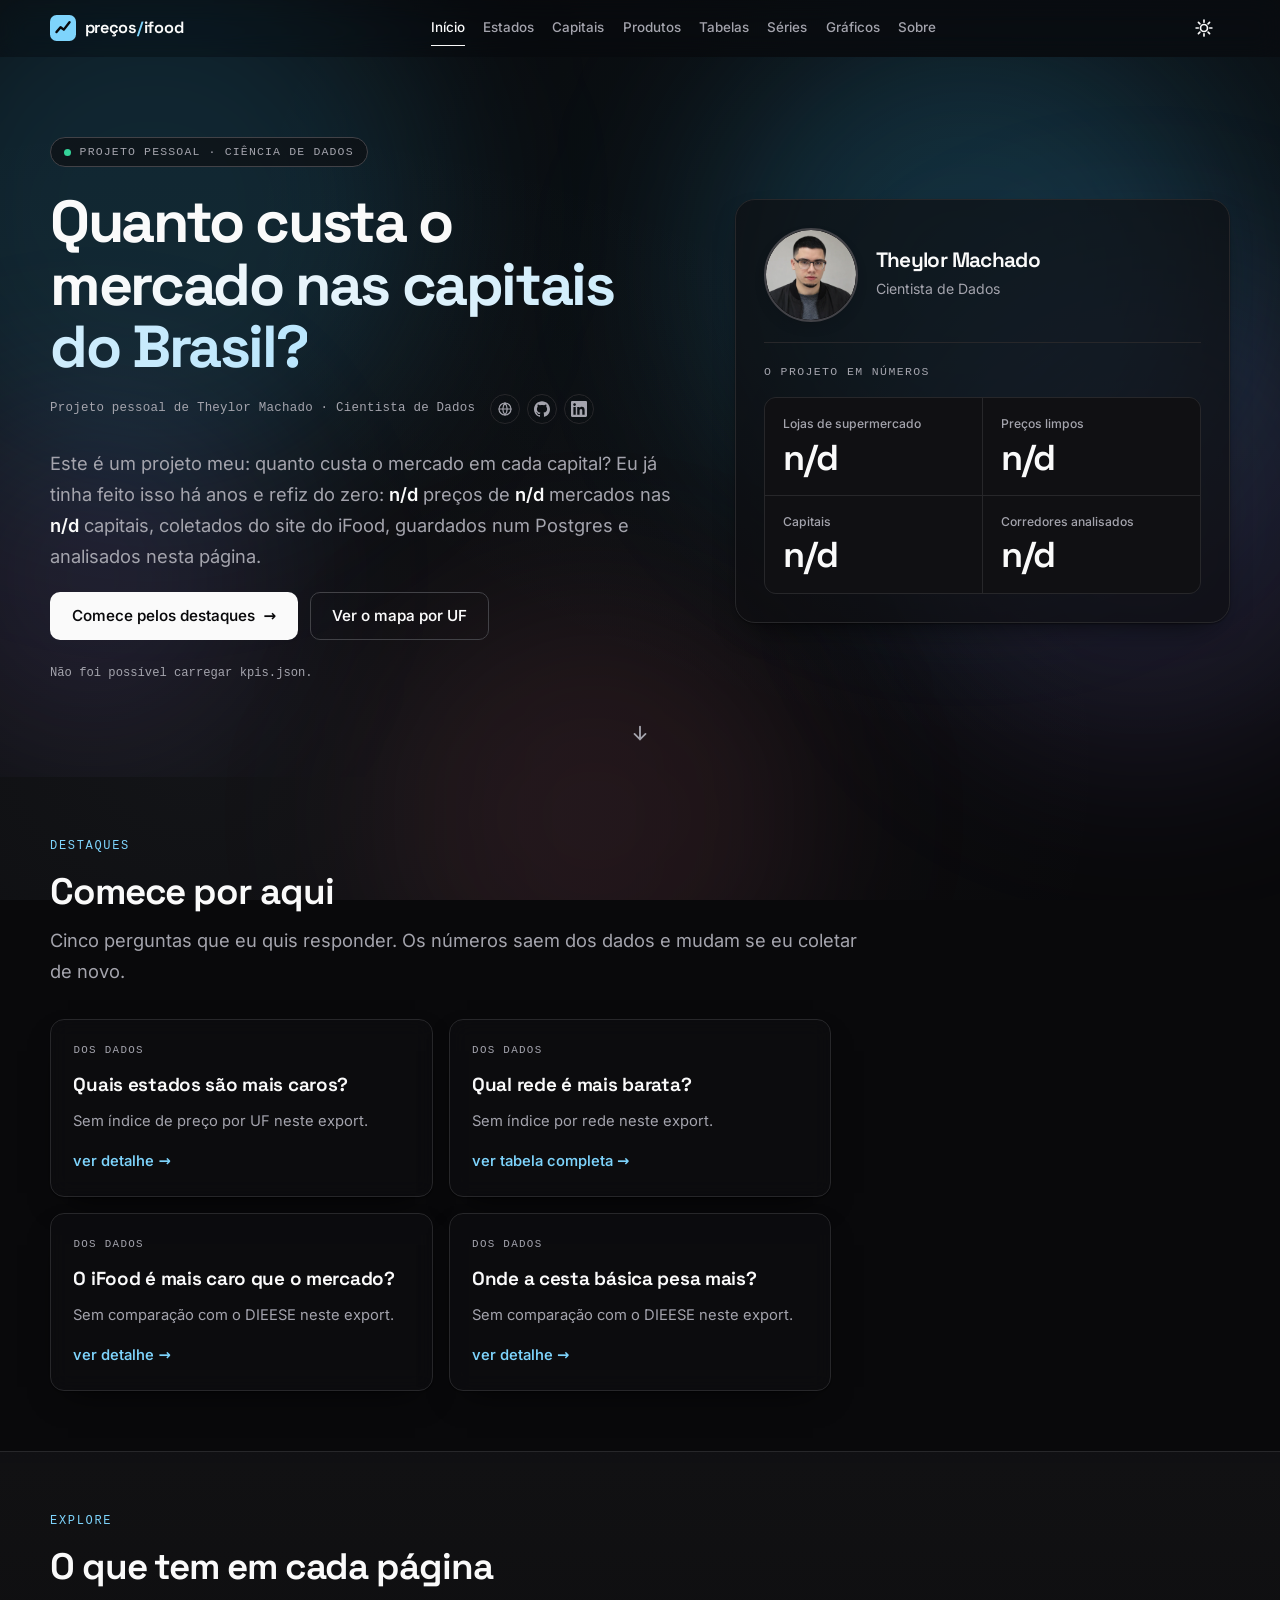
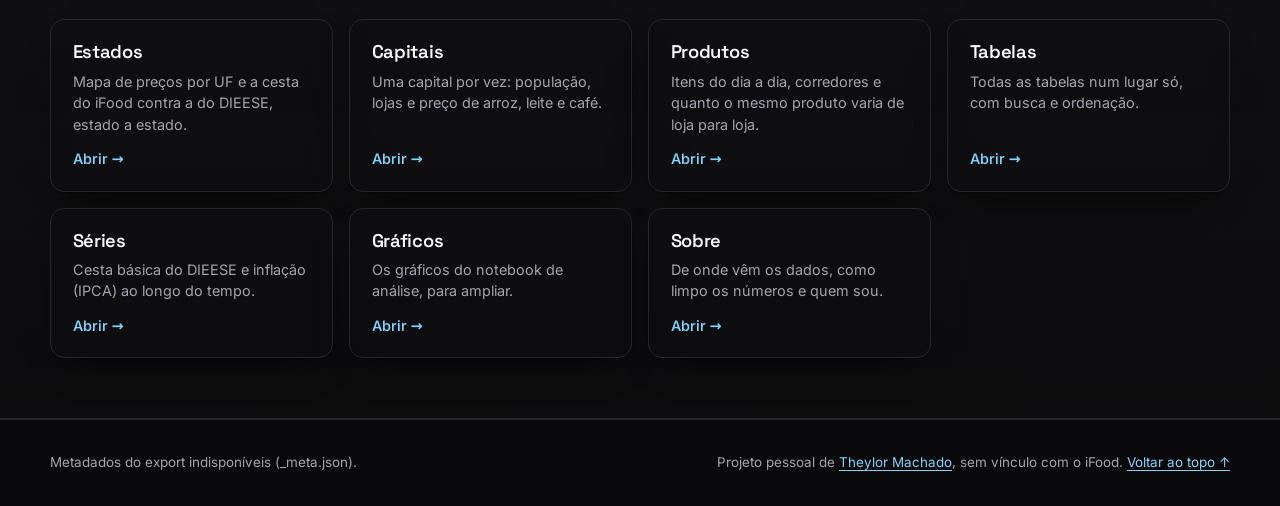
==== index.html @ 7215918d "feat: add static site pages, styles and scripts" ====
<!doctype html>
<html lang="pt-BR" data-theme="dark">
<head>
  <meta charset="utf-8">
  <meta name="viewport" content="width=device-width, initial-scale=1">
  <title>Preços de supermercado no iFood · projeto pessoal de Theylor Machado</title>
  <meta name="description" content="Projeto pessoal de ciência de dados de Theylor Machado: preços de supermercados do iFood coletados nas capitais brasileiras, com mapa por UF, cesta básica, produtos, variação de preço e séries do DIEESE e do IPCA.">
  <meta name="color-scheme" content="dark light">
  <link rel="icon" href="data:image/svg+xml,%3Csvg xmlns='http://www.w3.org/2000/svg' viewBox='0 0 32 32'%3E%3Crect width='32' height='32' rx='8' fill='%23fafafa'/%3E%3Cpath d='M8 21l5-6 4 3 7-9' fill='none' stroke='%230a0a0c' stroke-width='3' stroke-linecap='round' stroke-linejoin='round'/%3E%3C/svg%3E">
  <script>
    /* Tema antes da primeira pintura: escuro por padrão; a escolha salva vence. */
    (function () {
      var t = null;
      try { t = localStorage.getItem('ifood-precos:tema'); } catch (e) {}
      if (t !== 'light' && t !== 'dark') t = 'dark';
      var r = document.documentElement;
      r.setAttribute('data-theme', t);
      r.classList.add('js');
    })();
  </script>
  <link rel="preload" href="fonts/space-grotesk-latin-wght-normal.woff2" as="font" type="font/woff2" crossorigin>
  <link rel="preload" href="fonts/inter-latin-wght-normal.woff2" as="font" type="font/woff2" crossorigin>
  <link rel="stylesheet" href="css/style.css">
</head>
<body data-page="inicio">
  <a class="skip" href="#conteudo">Ir para o conteúdo</a>

  <svg width="0" height="0" style="position:absolute" aria-hidden="true" focusable="false">
    <symbol id="i-globe" viewBox="0 0 24 24"><g fill="none" stroke="currentColor" stroke-width="1.8" stroke-linecap="round" stroke-linejoin="round"><circle cx="12" cy="12" r="9"/><path d="M3 12h18M12 3a14 14 0 0 1 0 18M12 3a14 14 0 0 0 0 18"/></g></symbol>
    <symbol id="i-github" viewBox="0 0 24 24"><path fill="currentColor" d="M12 .297c-6.63 0-12 5.373-12 12 0 5.303 3.438 9.8 8.205 11.385.6.113.82-.258.82-.577 0-.285-.01-1.04-.015-2.04-3.338.724-4.042-1.61-4.042-1.61C4.422 18.07 3.633 17.7 3.633 17.7c-1.087-.744.084-.729.084-.729 1.205.084 1.838 1.236 1.838 1.236 1.07 1.835 2.809 1.305 3.495.998.108-.776.417-1.305.76-1.605-2.665-.3-5.466-1.332-5.466-5.93 0-1.31.465-2.38 1.235-3.22-.135-.303-.54-1.523.105-3.176 0 0 1.005-.322 3.3 1.23.96-.267 1.98-.399 3-.405 1.02.006 2.04.138 3 .405 2.28-1.552 3.285-1.23 3.285-1.23.645 1.653.24 2.873.12 3.176.765.84 1.23 1.91 1.23 3.22 0 4.61-2.805 5.625-5.475 5.92.42.36.81 1.096.81 2.22 0 1.606-.015 2.896-.015 3.286 0 .315.21.69.825.57C20.565 22.092 24 17.592 24 12.297c0-6.627-5.373-12-12-12"/></symbol>
    <symbol id="i-linkedin" viewBox="0 0 24 24"><path fill="currentColor" d="M20.447 20.452h-3.554v-5.569c0-1.328-.027-3.037-1.852-3.037-1.853 0-2.136 1.445-2.136 2.939v5.667H9.351V9h3.414v1.561h.046c.477-.9 1.637-1.85 3.37-1.85 3.601 0 4.267 2.37 4.267 5.455v6.286zM5.337 7.433c-1.144 0-2.063-.926-2.063-2.065 0-1.138.92-2.063 2.063-2.063 1.14 0 2.064.925 2.064 2.063 0 1.139-.925 2.065-2.064 2.065zm1.782 13.019H3.555V9h3.564v11.452zM22.225 0H1.771C.792 0 0 .774 0 1.729v20.542C0 23.227.792 24 1.771 24h20.451C23.2 24 24 23.227 24 22.271V1.729C24 .774 23.2 0 22.222 0h.003z"/></symbol>
  </svg>

  <div class="ambient" aria-hidden="true"><span class="orb o1"></span><span class="orb o2"></span><span class="orb o3"></span></div>

  <header class="topbar" id="topo">
    <div class="topbar-row container">
      <a class="brand" href="index.html" aria-label="Preços no iFood, página inicial">
        <span class="brand-mark" aria-hidden="true">
          <svg viewBox="0 0 32 32" width="26" height="26"><rect width="32" height="32" rx="8" fill="currentColor"/><path d="M8 21l5-6 4 3 7-9" fill="none" stroke="hsl(var(--background))" stroke-width="3" stroke-linecap="round" stroke-linejoin="round"/></svg>
        </span>
        <span class="brand-text" aria-hidden="true">preços<span class="brand-dot">/</span>ifood</span>
      </a>
      <nav class="nav" id="nav" aria-label="Páginas do site">
        <ul>
          <li><a class="nav-link" href="index.html" aria-current="page">Início</a></li>
          <li><a class="nav-link" href="estados.html">Estados</a></li>
          <li><a class="nav-link" href="capitais.html">Capitais</a></li>
          <li><a class="nav-link" href="produtos.html">Produtos</a></li>
          <li><a class="nav-link" href="tabelas.html">Tabelas</a></li>
          <li><a class="nav-link" href="series.html">Séries</a></li>
          <li><a class="nav-link" href="graficos.html">Gráficos</a></li>
          <li><a class="nav-link" href="sobre.html">Sobre</a></li>
        </ul>
      </nav>
      <div class="bar-actions">
        <button class="icon-btn" id="theme-toggle" type="button" aria-label="Alternar tema claro e escuro" aria-pressed="true" title="Alternar tema">
          <svg class="icon-sun" viewBox="0 0 24 24" width="20" height="20" aria-hidden="true"><circle cx="12" cy="12" r="4.2" fill="none" stroke="currentColor" stroke-width="2"/><path d="M12 2.5v2.6M12 18.9v2.6M2.5 12h2.6M18.9 12h2.6M5.3 5.3l1.8 1.8M16.9 16.9l1.8 1.8M5.3 18.7l1.8-1.8M16.9 7.1l1.8-1.8" stroke="currentColor" stroke-width="2" stroke-linecap="round"/></svg>
          <svg class="icon-moon" viewBox="0 0 24 24" width="20" height="20" aria-hidden="true"><path d="M20.5 14.2A8.5 8.5 0 0 1 9.8 3.5a8.5 8.5 0 1 0 10.7 10.7z" fill="none" stroke="currentColor" stroke-width="2" stroke-linejoin="round"/></svg>
        </button>
        <div class="menu-root" id="menu-root">
          <button class="icon-btn menu-btn" id="menu-btn" type="button" aria-label="Abrir menu de páginas" aria-expanded="false" aria-controls="menu-panel">
            <svg class="icon-open" viewBox="0 0 24 24" width="20" height="20" aria-hidden="true"><path d="M4 7h16M4 12h16M4 17h16" stroke="currentColor" stroke-width="2" stroke-linecap="round"/></svg>
            <svg class="icon-close" viewBox="0 0 24 24" width="20" height="20" aria-hidden="true"><path d="M6 6l12 12M18 6L6 18" stroke="currentColor" stroke-width="2" stroke-linecap="round"/></svg>
          </button>
          <nav class="menu-panel" id="menu-panel" aria-label="Páginas do site (menu)" hidden></nav>
        </div>
      </div>
    </div>
    <div class="scroll-progress" aria-hidden="true"></div>
  </header>

  <main id="conteudo">
    <section class="hero" id="inicio" aria-labelledby="hero-titulo">
      <div class="hero-bg" aria-hidden="true"><span class="hero-orb a"></span><span class="hero-orb b"></span></div>
      <div class="container hero-grid">
        <div class="hero-copy">
          <p class="pill enter" style="--enter-delay:0ms"><i aria-hidden="true"></i> Projeto pessoal · ciência de dados</p>
          <h1 id="hero-titulo" class="enter" style="--enter-delay:80ms"><em class="hero-name">Quanto custa o mercado nas capitais do Brasil?</em></h1>
          <div class="hero-byline enter" style="--enter-delay:120ms">
            <p>Projeto pessoal de Theylor Machado · Cientista de Dados</p>
            <ul class="social" aria-label="Links de Theylor Machado">
              <li><a href="https://theylor.vercel.app" target="_blank" rel="noopener" aria-label="Portfólio de Theylor Machado" title="Portfólio"><svg viewBox="0 0 24 24" width="16" height="16" aria-hidden="true"><use href="#i-globe"/></svg></a></li>
              <li><a href="https://github.com/theylor999" target="_blank" rel="noopener" aria-label="GitHub de Theylor Machado" title="GitHub"><svg viewBox="0 0 24 24" width="16" height="16" aria-hidden="true"><use href="#i-github"/></svg></a></li>
              <li><a href="https://www.linkedin.com/in/theylor921" target="_blank" rel="noopener" aria-label="LinkedIn de Theylor Machado" title="LinkedIn"><svg viewBox="0 0 24 24" width="16" height="16" aria-hidden="true"><use href="#i-linkedin"/></svg></a></li>
            </ul>
          </div>
          <p class="lede enter" style="--enter-delay:160ms" id="hero-pitch">
            Este é um projeto meu: quanto custa o mercado em cada capital? Eu já tinha feito isso há anos e refiz do zero:
            <strong data-kpi-text="total_produtos">…</strong> preços de <strong data-kpi-text="total_lojas">…</strong> mercados
            nas <strong data-kpi-text="capitais">…</strong> capitais, coletados do site do iFood, guardados num Postgres e analisados nesta página.
          </p>
          <div class="hero-cta enter" style="--enter-delay:260ms">
            <a class="btn btn-primary" href="#destaques">Comece pelos destaques <span aria-hidden="true">→</span></a>
            <a class="btn btn-ghost" href="estados.html">Ver o mapa por UF</a>
          </div>
          <p class="hero-meta enter" style="--enter-delay:320ms" id="hero-meta" aria-live="polite"></p>
        </div>
        <div class="tilt-wrap enter-zoom">
          <div class="tilt-card" id="tilt-card">
            <span class="glow" aria-hidden="true"></span>
            <div class="profile">
              <span class="photo-ring"><img src="img/theylor.webp" width="88" height="88" alt="Foto de Theylor Machado" decoding="async"></span>
              <div class="profile-txt">
                <p class="profile-name">Theylor Machado</p>
                <p class="profile-role">Cientista de Dados</p>
              </div>
            </div>
            <p class="tilt-title"><span>O projeto em números</span></p>
            <dl class="kpis" id="kpis" aria-label="Números do projeto">
              <div class="kpi"><dt>Lojas de supermercado</dt><dd><span class="num" data-kpi="total_lojas" data-fmt="int">–</span></dd></div>
              <div class="kpi"><dt>Preços limpos</dt><dd><span class="num" data-kpi="total_produtos" data-fmt="int">–</span></dd></div>
              <div class="kpi"><dt>Capitais</dt><dd><span class="num" data-kpi="capitais" data-fmt="int">–</span></dd></div>
              <div class="kpi"><dt>Corredores analisados</dt><dd><span class="num" data-kpi="corredores" data-fmt="int">–</span></dd></div>
            </dl>
          </div>
        </div>
      </div>
      <a class="scroll-cue-link" href="#destaques" aria-label="Rolar para os destaques">
        <svg class="scroll-cue" viewBox="0 0 24 24" width="22" height="22" aria-hidden="true"><path d="M12 5v14M6 13l6 6 6-6" fill="none" stroke="currentColor" stroke-width="2" stroke-linecap="round" stroke-linejoin="round"/></svg>
      </a>
    </section>

    <section class="section" id="destaques" aria-labelledby="destaques-titulo">
      <div class="container">
        <header class="section-head reveal">
          <p class="eyebrow">Destaques</p>
          <h2 id="destaques-titulo">Comece por aqui</h2>
          <p class="lede">Cinco perguntas que eu quis responder. Os números saem dos dados e mudam se eu coletar de novo.</p>
        </header>
        <div class="hl-grid" id="hl-grid"></div>
      </div>
    </section>

    <section class="section alt" id="explorar" aria-labelledby="explorar-titulo">
      <div class="container">
        <header class="section-head reveal">
          <p class="eyebrow">Explore</p>
          <h2 id="explorar-titulo">O que tem em cada página</h2>
        </header>
        <ul class="explore">
          <li><a class="card explore-card spotlight reveal" href="estados.html"><h3>Estados</h3><p>Mapa de preços por UF e a cesta do iFood contra a do DIEESE, estado a estado.</p><span class="go">Abrir <span aria-hidden="true">→</span></span></a></li>
          <li><a class="card explore-card spotlight reveal" href="capitais.html"><h3>Capitais</h3><p>Uma capital por vez: população, lojas e preço de arroz, leite e café.</p><span class="go">Abrir <span aria-hidden="true">→</span></span></a></li>
          <li><a class="card explore-card spotlight reveal" href="produtos.html"><h3>Produtos</h3><p>Itens do dia a dia, corredores e quanto o mesmo produto varia de loja para loja.</p><span class="go">Abrir <span aria-hidden="true">→</span></span></a></li>
          <li><a class="card explore-card spotlight reveal" href="tabelas.html"><h3>Tabelas</h3><p>Todas as tabelas num lugar só, com busca e ordenação.</p><span class="go">Abrir <span aria-hidden="true">→</span></span></a></li>
          <li><a class="card explore-card spotlight reveal" href="series.html"><h3>Séries</h3><p>Cesta básica do DIEESE e inflação (IPCA) ao longo do tempo.</p><span class="go">Abrir <span aria-hidden="true">→</span></span></a></li>
          <li><a class="card explore-card spotlight reveal" href="graficos.html"><h3>Gráficos</h3><p>Os gráficos do notebook de análise, para ampliar.</p><span class="go">Abrir <span aria-hidden="true">→</span></span></a></li>
          <li><a class="card explore-card spotlight reveal" href="sobre.html"><h3>Sobre</h3><p>De onde vêm os dados, como limpo os números e quem sou.</p><span class="go">Abrir <span aria-hidden="true">→</span></span></a></li>
        </ul>
      </div>
    </section>
  </main>

  <footer class="footer">
    <div class="container footer-row">
      <p id="foot-meta" class="muted">Carregando metadados…</p>
      <p class="muted">Projeto pessoal de <a href="https://theylor.vercel.app" target="_blank" rel="noopener">Theylor Machado</a>, sem vínculo com o iFood. <a href="#topo">Voltar ao topo ↑</a></p>
    </div>
  </footer>

  <a class="to-top" id="to-top" href="#topo" aria-label="Voltar ao topo">
    <svg viewBox="0 0 24 24" width="20" height="20" aria-hidden="true"><path d="M12 19V5M6 11l6-6 6 6" fill="none" stroke="currentColor" stroke-width="2" stroke-linecap="round" stroke-linejoin="round"/></svg>
  </a>

  <div class="tip" id="tip" role="tooltip" hidden></div>

  <script src="js/util.js"></script>
  <script src="js/ui.js"></script>
  <script src="js/sec-hero.js"></script>
  <script src="js/sec-destaques.js"></script>
  <script src="js/main.js"></script>
</body>
</html>
---- css/style.css ----
/* Preços no iFood: visual alinhado ao portfólio (escuro primeiro, tokens HSL no estilo shadcn,
   fundo ambiente, cartões com spotlight, revelação ao rolar). Os gráficos mantêm cores próprias. */
/* ───────── Fontes (self-hosted, OFL) ───────── */
@font-face {
  font-family: "Space Grotesk";
  src: url("../fonts/space-grotesk-latin-wght-normal.woff2") format("woff2-variations");
  font-weight: 300 700;
  font-style: normal;
  font-display: swap;
}
@font-face {
  font-family: "Inter";
  src: url("../fonts/inter-latin-wght-normal.woff2") format("woff2-variations");
  font-weight: 100 900;
  font-style: normal;
  font-display: swap;
}

/* ───────── Tokens ─────────
   Canais HSL no padrão do portfólio (--background, --foreground, --border…).
   Tema escuro é o padrão; [data-theme="light"] sobrescreve. */
:root {
  --font-display: "Space Grotesk", "Inter", system-ui, sans-serif;
  --font-body: "Inter", system-ui, -apple-system, "Segoe UI", sans-serif;
  --font-mono: ui-monospace, "Cascadia Code", "SF Mono", Menlo, Consolas, monospace;
  --radius: 14px;
  --radius-s: 8px;
  --ease: cubic-bezier(.2, .8, .2, 1);
  --header-h: 56px;
  --maxw: 1180px;
}
:root,
:root[data-theme="dark"] {
  color-scheme: dark;
  --background: 240 10% 3.9%;
  --foreground: 0 0% 98%;
  --card: 240 10% 6.2%;
  --popover: 240 10% 5.4%;
  --secondary: 240 3.7% 11%;
  --muted-foreground: 240 5% 66%;
  --border: 240 3.7% 15.9%;
  --border-strong: 240 3.7% 27%;
  --sky: 199 95% 74%;
  --on-sky: 240 10% 5%;
  --focus: 199 95% 74%;

  --c-dieese: #38bdf8;
  --c-ifood: #fb7185;
  --c-good: #34d399;
  --c-warn: #fbbf24;
  --map-base: #23232b;
  --map-stroke: #0b0b0e;
  --shadow: 0 1px 2px rgb(0 0 0 / .45), 0 14px 34px -18px rgb(0 0 0 / .9);
  --spot-ring: rgb(255 255 255 / .42);
  --spot-fill: rgb(255 255 255 / .05);
  --orb-1: rgb(56 189 248 / .16);
  --orb-2: rgb(167 139 250 / .12);
  --orb-3: rgb(251 113 133 / .09);
  --amb-1: rgb(56 189 248 / .07);
  --amb-2: rgb(148 163 184 / .07);
  --shimmer-a: #fafafa;
  --shimmer-b: #bae6fd;
  --progress-a: rgb(125 211 252 / .95);
  --progress-b: #fafafa;
  --selection: rgb(125 211 252 / .3);
  /* Chart.js lê estes valores como hex/rgba */
  --chart-text: #a1a1aa;
  --chart-grid: rgba(255, 255, 255, .07);
  --chart-tip-bg: #131316;
  --chart-tip-fg: #fafafa;
}
:root[data-theme="light"] {
  color-scheme: light;
  --background: 0 0% 100%;
  --foreground: 240 10% 3.9%;
  --card: 0 0% 100%;
  --popover: 0 0% 100%;
  --secondary: 240 4.8% 95.9%;
  --muted-foreground: 240 3.8% 40%;
  --border: 240 5.9% 90%;
  --border-strong: 240 5.9% 78%;
  --sky: 201 96% 32%;
  --on-sky: 0 0% 100%;
  --focus: 201 96% 32%;

  --c-dieese: #0284c7;
  --c-ifood: #e11d48;
  --c-good: #047857;
  --c-warn: #b45309;
  --map-base: #e3e3ea;
  --map-stroke: #ffffff;
  --shadow: 0 1px 2px rgb(15 15 25 / .05), 0 14px 32px -18px rgb(15 15 25 / .22);
  --spot-ring: rgb(3 105 161 / .55);
  --spot-fill: rgb(3 105 161 / .05);
  --orb-1: rgb(56 189 248 / .22);
  --orb-2: rgb(167 139 250 / .16);
  --orb-3: rgb(251 113 133 / .12);
  --amb-1: rgb(56 189 248 / .1);
  --amb-2: rgb(148 163 184 / .12);
  --shimmer-a: #18181b;
  --shimmer-b: #0284c7;
  --progress-a: rgb(2 132 199 / .95);
  --progress-b: #18181b;
  --selection: rgb(56 189 248 / .3);
  --chart-text: #52525b;
  --chart-grid: rgba(24, 24, 27, .08);
  --chart-tip-bg: #ffffff;
  --chart-tip-fg: #18181b;
}
:root {
  /* aliases em cor pronta */
  --bg: hsl(var(--background));
  --ink: hsl(var(--foreground));
  --ink-2: hsl(var(--foreground) / .82);
  --muted: hsl(var(--muted-foreground));
  --line: hsl(var(--border));
  --line-strong: hsl(var(--border-strong));
  --surface: hsl(var(--card) / .66);
  --surface-solid: hsl(var(--card));
  --surface-2: hsl(var(--secondary));
  --pop: hsl(var(--popover));
  --accent: hsl(var(--sky));
  --accent-ink: hsl(var(--on-sky));
  --accent-soft: hsl(var(--sky) / .11);
  --accent-line: hsl(var(--sky) / .4);
  --ring: hsl(var(--focus));
}

/* ───────── Base ───────── */
*, *::before, *::after { box-sizing: border-box; }
html { scroll-behavior: smooth; scroll-padding-top: calc(var(--header-h) + 24px); -webkit-text-size-adjust: 100%; }
body {
  margin: 0;
  background: var(--bg);
  color: var(--ink);
  font-family: var(--font-body);
  font-size: 1rem;
  line-height: 1.6;
  font-feature-settings: "cv11", "ss03";
  -webkit-font-smoothing: antialiased;
  overflow-x: hidden;
}
::selection { background: var(--selection); color: var(--ink); }
img, svg, canvas { max-width: 100%; }
a { color: var(--accent); text-underline-offset: .2em; text-decoration-thickness: 1px; }
a:hover { text-decoration-thickness: 2px; }
code { font-family: var(--font-mono); font-size: .86em; background: var(--surface-2); border: 1px solid var(--line); padding: .08em .38em; border-radius: 5px; }
h1, h2, h3 { font-family: var(--font-display); line-height: 1.1; letter-spacing: -.02em; margin: 0; font-weight: 650; }
p { margin: 0 0 1em; }
.sr-only { position: absolute; width: 1px; height: 1px; margin: -1px; padding: 0; overflow: hidden; clip: rect(0 0 0 0); white-space: nowrap; border: 0; }
.muted { color: var(--muted); }
.num, .data td, .kpi dd, .count { font-variant-numeric: tabular-nums; }
:focus-visible { outline: 2px solid var(--ring); outline-offset: 3px; border-radius: 4px; }
.container { width: min(100% - 2.5rem, var(--maxw)); margin-inline: auto; }
.skip { position: absolute; left: 1rem; top: -100px; background: var(--ink); color: var(--bg); padding: .6rem 1rem; border-radius: var(--radius-s); z-index: 100; transition: top .2s; font-weight: 600; }
.skip:focus { top: 1rem; }

/* Fundo ambiente (gradientes + orbes borrados que derivam devagar) */
.ambient {
  position: fixed; inset: 0; z-index: -1; pointer-events: none; overflow: hidden;
  background:
    radial-gradient(ellipse at 85% 25%, var(--amb-1), transparent 55%),
    radial-gradient(ellipse at 15% 85%, var(--amb-2), transparent 60%),
    var(--bg);
}
.orb { position: absolute; border-radius: 9999px; filter: blur(90px); will-change: transform; animation: orb-drift 22s ease-in-out infinite alternate; }
.orb.o1 { width: min(46vw, 560px); aspect-ratio: 1; left: -10%; top: -8%; background: var(--orb-1); }
.orb.o2 { width: min(40vw, 480px); aspect-ratio: 1; right: -8%; top: 30%; background: var(--orb-2); animation-duration: 28s; animation-direction: alternate-reverse; }
.orb.o3 { width: min(34vw, 420px); aspect-ratio: 1; left: 30%; bottom: -14%; background: var(--orb-3); animation-duration: 32s; }
@keyframes orb-drift { to { transform: translate3d(8%, -10%, 0) scale(1.2); } }

/* Transição suave de tema (classe efêmera, ver ui.js) */
.theme-anim, .theme-anim *, .theme-anim *::before, .theme-anim *::after {
  transition: background-color .35s var(--ease), color .35s var(--ease), border-color .35s var(--ease), fill .35s var(--ease), stroke .35s var(--ease), box-shadow .35s var(--ease) !important;
}

/* ───────── Cabeçalho ───────── */
.topbar {
  position: sticky; top: 0; z-index: 50;
  background: hsl(var(--background) / .4);
  backdrop-filter: blur(12px) saturate(1.3);
  -webkit-backdrop-filter: blur(12px) saturate(1.3);
  border-bottom: 1px solid transparent;
  transition: background-color .3s, border-color .3s, box-shadow .3s;
}
.topbar.is-scrolled { background: hsl(var(--background) / .86); border-bottom-color: var(--line); box-shadow: 0 8px 30px -14px rgb(0 0 0 / .55); }
.topbar-row { display: flex; align-items: center; gap: 1rem; height: var(--header-h); }
.brand { display: inline-flex; align-items: center; gap: .55rem; min-height: 40px; text-decoration: none; color: var(--ink); font-family: var(--font-display); font-weight: 650; font-size: 1.02rem; letter-spacing: -.02em; flex: none; transition: transform .18s ease-out, opacity .18s; }
.brand:hover { opacity: .8; }
.brand:active { transform: scale(.95); }
.brand-mark { display: inline-flex; color: var(--accent); }
.brand-dot { color: var(--accent); margin: 0 .04em; }

.nav { flex: 1; min-width: 0; display: none; }
.nav ul { list-style: none; margin: 0; padding: 0; display: flex; gap: 1.15rem; justify-content: center; }
.nav-link { position: relative; display: block; padding: .3rem 0; font-size: .84rem; font-weight: 500; white-space: nowrap; color: var(--muted); text-decoration: none; transition: color .2s; }
.nav-link:hover, .nav-link[aria-current] { color: var(--ink); text-decoration: none; }
.nav-link::after { content: ""; position: absolute; inset: auto 0 -2px; height: 1px; background: currentColor; transform: scaleX(0); transform-origin: left; transition: transform .25s ease-out; }
.nav-link:hover::after, .nav-link[aria-current]::after { transform: scaleX(1); }
.bar-actions { margin-left: auto; display: flex; align-items: center; gap: .4rem; flex: none; }
.icon-btn {
  flex: none; width: 40px; height: 40px; border-radius: 10px; border: 1px solid transparent;
  background: transparent; color: var(--ink); cursor: pointer; display: grid; place-items: center;
  transition: background-color .2s, border-color .2s, transform .2s;
}
.icon-btn:hover { background: var(--surface-2); border-color: var(--line); }
.icon-btn svg { grid-area: 1 / 1; transition: opacity .3s, transform .4s var(--ease); }
:root[data-theme="light"] .icon-sun, :root:not([data-theme]) .icon-sun { opacity: 0; transform: rotate(-90deg) scale(.5); }
:root[data-theme="dark"] .icon-moon { opacity: 0; transform: rotate(90deg) scale(.5); }
.menu-btn .icon-close { opacity: 0; transform: rotate(-90deg) scale(.5); }
.menu-btn[aria-expanded="true"] .icon-open { opacity: 0; transform: rotate(90deg) scale(.5); }
.menu-btn[aria-expanded="true"] .icon-close { opacity: 1; transform: none; }
.menu-panel {
  position: absolute; right: 0; top: calc(100% + .5rem); width: min(16rem, calc(100vw - 1.5rem)); max-height: calc(100dvh - 5rem); overflow-y: auto;
  background: var(--pop); border: 1px solid var(--line); border-radius: 12px; padding: .4rem; box-shadow: var(--shadow);
  transform-origin: top right; animation: pop-in .2s var(--ease) both;
}
.menu-panel[hidden] { display: none; }
.menu-panel a { display: flex; align-items: center; gap: .7rem; padding: .7rem .75rem; border-radius: 8px; color: var(--muted); text-decoration: none; font-size: .92rem; font-weight: 500; }
.menu-panel a::before { content: ""; width: 6px; height: 6px; border-radius: 50%; background: transparent; transition: background-color .2s; }
.menu-panel a:hover { background: var(--surface-2); color: var(--ink); }
.menu-panel a[aria-current] { color: var(--ink); background: var(--surface-2); }
.menu-panel a[aria-current]::before { background: var(--ink); }
@keyframes pop-in { from { opacity: 0; transform: scale(.95) translateY(-6px); } }
.scroll-progress { position: absolute; inset: auto 0 -1px; height: 1px; background: linear-gradient(90deg, var(--progress-a), var(--progress-b)); transform: scaleX(var(--scroll-progress, 0)); transform-origin: left; }
@media (min-width: 1040px) {
  .nav { display: block; }
  .menu-btn, .menu-panel { display: none; }
}

.to-top {
  position: fixed; right: 1.25rem; bottom: 1.25rem; z-index: 40; width: 44px; height: 44px; border-radius: 50%;
  display: grid; place-items: center; color: var(--ink); background: hsl(var(--background) / .82); border: 1px solid var(--line-strong);
  backdrop-filter: blur(10px); -webkit-backdrop-filter: blur(10px); box-shadow: var(--shadow);
  transition: opacity .3s, transform .3s, visibility .3s, border-color .2s;
}
.to-top:hover { transform: translateY(-2px); border-color: var(--ink); }
.to-top:not(.show) { opacity: 0; visibility: hidden; transform: translateY(12px); }

/* ───────── Tipografia de seção ───────── */
.eyebrow { font-family: var(--font-mono); font-size: .75rem; letter-spacing: .14em; text-transform: uppercase; color: var(--accent); margin: 0 0 1rem; display: flex; align-items: center; gap: .65rem; font-weight: 500; }
.eyebrow .idx { color: var(--muted); }
.eyebrow .idx::after { content: ""; display: inline-block; width: 1.6rem; height: 1px; background: var(--line-strong); vertical-align: middle; margin-left: .65rem; }
.lede { font-size: clamp(1rem, .45vw + .95rem, 1.14rem); color: var(--muted); max-width: 68ch; line-height: 1.7; }
.lede strong { color: var(--ink); font-weight: 600; }
.section { padding-block: clamp(2.25rem, 5vw, 3.75rem); position: relative; }
.section.alt { background: linear-gradient(180deg, hsl(var(--secondary) / .45), hsl(var(--secondary) / .2)); border-block: 1px solid var(--line); }
.section-head { margin-bottom: clamp(1.25rem, 3vw, 2rem); }
.section-head h2 { font-size: clamp(1.6rem, 3.4vw, 2.3rem); letter-spacing: -.03em; margin-bottom: .75rem; max-width: 28ch; }
.section-head .lede { margin-bottom: 0; }
.page-head { padding-block: clamp(2.25rem, 5vw, 3.5rem) clamp(.25rem, 1.5vw, .75rem); }
.page-head .eyebrow { margin-bottom: .85rem; }
.page-head h1 { font-size: clamp(2rem, 4.6vw, 3.2rem); letter-spacing: -.035em; line-height: 1.05; max-width: 24ch; margin-bottom: 1rem; font-weight: 700; }
.page-head .lede { margin-bottom: 0; }
.section-bar { display: block; width: 3.2rem; height: 2px; margin: 0 0 1.25rem; border-radius: 2px; background: linear-gradient(90deg, var(--accent), transparent); transform-origin: left; }
.section-bar { transition: transform 900ms var(--ease) 250ms; }

/* ───────── Revelação ao rolar (data-reveal="pending" → "done") ───────── */
.reveal { transition: opacity 700ms var(--ease), transform 700ms var(--ease); transition-delay: var(--reveal-delay, 0ms); }
@media (prefers-reduced-motion: no-preference) {
  .reveal[data-reveal="pending"] { opacity: 0; transform: translateY(28px) scale(.985); }
  .reveal[data-reveal="pending"] .section-bar { transform: scaleX(0); }
  .enter { animation: enter 700ms var(--ease) both; animation-delay: var(--enter-delay, 0ms); }
  .enter-zoom { animation: enter-zoom 1000ms var(--ease) 300ms both; }
  .hero-orb { animation: orb-drift 20s ease-in-out infinite alternate; }
}
@keyframes enter { from { opacity: 0; transform: translateY(16px); } }
@keyframes enter-zoom { from { opacity: 0; transform: scale(.95); } }

/* ───────── Spotlight (borda e brilho seguem o ponteiro) ───────── */
.spotlight { position: relative; isolation: isolate; }
.spotlight::before, .spotlight::after { content: ""; position: absolute; inset: 0; z-index: 2; border-radius: inherit; pointer-events: none; opacity: 0; transition: opacity 300ms ease-out; }
.spotlight::before {
  padding: 1px;
  background: radial-gradient(320px circle at var(--spot-x, 50%) var(--spot-y, 50%), var(--spot-ring), transparent 45%);
  -webkit-mask: linear-gradient(#000 0 0) content-box, linear-gradient(#000 0 0); -webkit-mask-composite: xor;
  mask: linear-gradient(#000 0 0) content-box exclude, linear-gradient(#000 0 0);
}
.spotlight::after { background: radial-gradient(480px circle at var(--spot-x, 50%) var(--spot-y, 50%), var(--spot-fill), transparent 45%); }
@media (hover: hover) { .spotlight:hover::before, .spotlight:hover::after { opacity: 1; } }

.glass, .map-card, .detail-card, .table-card, .chart-card, .card, .shot, .rank-card, .kpi-card {
  background: var(--surface); border: 1px solid var(--line); border-radius: var(--radius); box-shadow: var(--shadow);
  backdrop-filter: blur(10px); -webkit-backdrop-filter: blur(10px);
}

/* ───────── Hero ───────── */
.hero { position: relative; min-height: min(100svh - var(--header-h), 720px); display: flex; align-items: center; padding-block: clamp(2.5rem, 6vw, 5rem) clamp(4rem, 7vw, 6rem); overflow: hidden; isolation: isolate; }
.hero-bg { position: absolute; inset: 0; z-index: -1; pointer-events: none; }
.hero-orb { position: absolute; border-radius: 9999px; filter: blur(90px); }
.hero-orb.a { width: min(46vw, 520px); aspect-ratio: 1; right: 4%; top: -6%; background: var(--orb-1); }
.hero-orb.b { width: min(30vw, 340px); aspect-ratio: 1; left: -6%; bottom: 4%; background: var(--orb-2); animation-direction: alternate-reverse; }
.hero-grid { display: grid; gap: clamp(2rem, 5vw, 3.5rem); grid-template-columns: minmax(0, 1fr); align-items: center; }
@media (min-width: 980px) { .hero-grid { grid-template-columns: minmax(0, 1.12fr) minmax(0, .88fr); } }
.pill { display: inline-flex; align-items: center; gap: .55rem; padding: .3rem .8rem; border: 1px solid var(--line-strong); border-radius: 999px; font-family: var(--font-mono); font-size: .72rem; letter-spacing: .1em; text-transform: uppercase; color: var(--muted); background: var(--surface); margin: 0 0 1.5rem; }
.pill i { width: 7px; height: 7px; border-radius: 50%; background: var(--c-good); box-shadow: 0 0 0 0 var(--c-good); }
@media (prefers-reduced-motion: no-preference) { .pill i { animation: ping 2.2s ease-out infinite; } }
@keyframes ping { 70% { box-shadow: 0 0 0 8px transparent; } 100% { box-shadow: 0 0 0 0 transparent; } }
.hero h1 { font-size: clamp(2.1rem, 5vw, 3.7rem); letter-spacing: -.04em; line-height: 1.05; max-width: 20ch; margin-bottom: 1rem; font-weight: 700; }
.hero-name {
  background: linear-gradient(100deg, var(--shimmer-a) 0%, var(--shimmer-a) 35%, var(--shimmer-b) 100%);
  background-size: 100% 100%; background-clip: text; -webkit-background-clip: text; color: transparent; -webkit-text-fill-color: transparent;
  font-style: normal; display: inline;
}
.hero-byline { display: flex; flex-wrap: wrap; align-items: center; gap: .4rem .9rem; margin: 0 0 1.5rem; }
.hero-byline p { margin: 0; font-family: var(--font-mono); font-size: .78rem; letter-spacing: .02em; color: var(--muted); line-height: 1.5; }
.hero .lede { margin-bottom: 2rem; }
.hero-cta { display: flex; flex-wrap: wrap; gap: .75rem; margin-bottom: 1.5rem; }
.btn { display: inline-flex; align-items: center; justify-content: center; gap: .55rem; min-height: 44px; padding: .7rem 1.3rem; border-radius: 10px; font-weight: 550; font-size: .95rem; text-decoration: none; border: 1px solid transparent; cursor: pointer; transition: transform .25s var(--ease), background-color .2s, border-color .2s, color .2s, opacity .2s; }
.btn:hover { transform: translateY(-2px); text-decoration: none; }
.btn-primary { background: var(--ink); color: var(--bg); }
.btn-primary:hover { opacity: .88; }
.btn-primary span { transition: transform .25s var(--ease); }
.btn-primary:hover span { transform: translateX(4px); }
.btn-ghost { border-color: var(--line-strong); color: var(--ink); background: transparent; }
.btn-ghost:hover { border-color: var(--ink); background: var(--surface-2); }
.hero-meta { font-family: var(--font-mono); font-size: .76rem; color: var(--muted); margin: 0; max-width: 62ch; line-height: 1.6; }

/* Cartão inclinado 3D com brilho seguindo o ponteiro */
.tilt-wrap { perspective: 1000px; }
.tilt-card {
  --rotate-x: 0deg; --rotate-y: 0deg; position: relative;
  transform: perspective(1000px) rotateX(var(--rotate-x)) rotateY(var(--rotate-y));
  transform-style: preserve-3d; transition: transform 300ms ease-out;
  padding: clamp(1.1rem, 3vw, 1.75rem); border-radius: 20px; border: 1px solid var(--line); background: var(--surface); box-shadow: var(--shadow);
  backdrop-filter: blur(14px); -webkit-backdrop-filter: blur(14px); overflow: hidden;
}
.tilt-card .glow { position: absolute; inset: 0; pointer-events: none; border-radius: inherit; opacity: 0; transition: opacity .3s; background: radial-gradient(420px circle at var(--spot-x, 50%) var(--spot-y, 50%), hsl(var(--sky) / .16), transparent 55%); }
@media (hover: hover) { .tilt-card:hover .glow { opacity: 1; } }
.tilt-title { font-family: var(--font-mono); font-size: .72rem; letter-spacing: .12em; text-transform: uppercase; color: var(--muted); margin: 0 0 1rem; display: flex; justify-content: space-between; gap: 1rem; }
.kpis { display: grid; grid-template-columns: repeat(2, minmax(0, 1fr)); gap: 1px; margin: 0; background: var(--line); border: 1px solid var(--line); border-radius: 12px; overflow: hidden; }
.kpi { background: hsl(var(--card) / .9); padding: 1.1rem 1.15rem 1.2rem; transition: background-color .25s; min-width: 0; }
.kpi:hover { background: var(--surface-2); }
.kpi dt { font-size: .76rem; color: var(--muted); font-weight: 500; margin-bottom: .5rem; line-height: 1.3; }
.kpi dd { margin: 0; font-family: var(--font-display); font-weight: 650; font-size: clamp(1.55rem, 3.4vw, 2.25rem); letter-spacing: -.04em; line-height: 1; overflow-wrap: anywhere; }
.kpi[hidden] { display: none; }
.scroll-cue-link { position: absolute; left: 50%; bottom: 1.5rem; translate: -50% 0; display: grid; place-items: center; width: 40px; height: 40px; color: var(--muted); text-decoration: none; border-radius: 50%; }
.scroll-cue-link:hover { color: var(--ink); }
.scroll-cue { animation: scroll-cue 2.4s cubic-bezier(.45, 0, .55, 1) infinite; }
@keyframes scroll-cue { 0%, 100% { transform: translateY(-2px); opacity: .55; } 50% { transform: translateY(5px); opacity: 1; } }
@media (max-height: 560px) { .scroll-cue-link { display: none; } }

/* ───────── Controles ───────── */
.controls { display: flex; flex-wrap: wrap; gap: 1rem 1.25rem; align-items: flex-end; margin-bottom: 1.5rem; }
.field { display: flex; flex-direction: column; gap: .35rem; font-size: .76rem; font-weight: 550; color: var(--muted); letter-spacing: .03em; min-width: 0; }
.field.grow { flex: 1 1 240px; }
.field.inline { flex-direction: row; align-items: center; gap: .5rem; }
.field.inline span { white-space: nowrap; }
select, input[type="search"] {
  font: inherit; font-weight: 500; font-size: .92rem; color: var(--ink); background: var(--pop);
  border: 1px solid var(--line-strong); border-radius: var(--radius-s); padding: .55rem .8rem; min-height: 42px; min-width: 0; max-width: 100%;
  transition: border-color .2s, box-shadow .2s;
}
select { padding-right: 2rem; cursor: pointer; appearance: none; -webkit-appearance: none;
  background-image: url("data:image/svg+xml,%3Csvg xmlns='http://www.w3.org/2000/svg' width='12' height='8' viewBox='0 0 12 8'%3E%3Cpath d='M1 1.5l5 5 5-5' fill='none' stroke='%23888' stroke-width='1.8' stroke-linecap='round' stroke-linejoin='round'/%3E%3C/svg%3E");
  background-repeat: no-repeat; background-position: right .75rem center; }
select:disabled { opacity: .5; cursor: not-allowed; }
select:hover:not(:disabled), input[type="search"]:hover { border-color: var(--muted); }
select:focus-visible, input[type="search"]:focus-visible { outline: 2px solid var(--ring); outline-offset: 1px; }
input[type="search"]::placeholder { color: var(--muted); opacity: .85; }
.check { display: inline-flex; align-items: center; gap: .55rem; font-size: .9rem; font-weight: 500; min-height: 42px; cursor: pointer; color: var(--ink-2); }
.check input { width: 18px; height: 18px; accent-color: hsl(var(--sky)); cursor: pointer; }
.seg { display: inline-flex; border: 1px solid var(--line-strong); border-radius: 10px; padding: 3px; margin: 0; background: var(--pop); min-width: 0; max-width: 100%; }
.seg label { position: relative; cursor: pointer; }
.seg input { position: absolute; opacity: 0; inset: 0; cursor: pointer; }
.seg span { display: block; padding: .42rem .95rem; border-radius: 7px; font-size: .85rem; font-weight: 550; color: var(--muted); transition: background-color .2s, color .2s; white-space: nowrap; }
.seg input:checked + span { background: var(--ink); color: var(--bg); }
.seg input:focus-visible + span { outline: 2px solid var(--ring); outline-offset: 2px; }
.count { font-size: .85rem; color: var(--muted); margin-bottom: .75rem; min-height: 1.4em; }

/* ───────── Mapa ───────── */
.uf-grid, .cesta-grid { display: grid; grid-template-columns: minmax(0, 1.2fr) minmax(0, 1fr); gap: 1.25rem; margin-bottom: 1.25rem; align-items: stretch; }
@media (max-width: 920px) { .uf-grid, .cesta-grid { grid-template-columns: minmax(0, 1fr); } }
.map-card { margin: 0; padding: 1rem 1rem .75rem; display: flex; flex-direction: column; min-width: 0; }
.map-wrap { position: relative; flex: 1; display: grid; place-items: center; }
.map-wrap svg { width: 100%; height: auto; max-height: 560px; display: block; }
.uf-path { stroke: var(--map-stroke); stroke-width: 1.2; stroke-linejoin: round; cursor: pointer; transition: fill .45s var(--ease), opacity .2s, stroke .2s, stroke-width .2s; outline: none; }
.uf-path.nodata { fill: var(--map-base); cursor: default; opacity: .75; }
.uf-path:hover, .uf-path:focus-visible { stroke: var(--ink); stroke-width: 2.2; }
.uf-path.dim { opacity: .38; }
.uf-path.sel { stroke: var(--ink); stroke-width: 3; }
.uf-label { font-family: var(--font-display); font-size: 10.5px; font-weight: 700; fill: var(--ink); pointer-events: none; text-anchor: middle; dominant-baseline: central; paint-order: stroke; stroke: hsl(var(--background) / .7); stroke-width: 2.5px; stroke-linejoin: round; }
.uf-label.on-light { fill: #0b0b0f; stroke: none; }
.uf-label.on-dark { fill: #ffffff; stroke: none; }
.legend { display: flex; align-items: center; gap: .6rem; font-size: .76rem; color: var(--muted); padding: .5rem .25rem 0; font-variant-numeric: tabular-nums; }
.legend-bar { flex: 1; height: 8px; border-radius: 99px; border: 1px solid var(--line); background: var(--ramp, linear-gradient(90deg, #4f46e5, #06b6d4, #22c55e, #f59e0b, #f43f5e)); }
.detail-card { padding: 1.5rem; display: flex; flex-direction: column; gap: 1rem; min-width: 0; }
.detail-card h3 { font-size: 1.55rem; }
.detail-card .big { font-family: var(--font-display); font-size: clamp(2.1rem, 5vw, 3rem); font-weight: 650; letter-spacing: -.04em; line-height: 1; }
.detail-card dl { display: grid; grid-template-columns: 1fr auto; gap: .55rem 1rem; margin: 0; font-size: .92rem; }
.detail-card dt { color: var(--muted); }
.detail-card dd { margin: 0; font-weight: 600; text-align: right; font-variant-numeric: tabular-nums; }
.detail-card .rank { font-size: .84rem; color: var(--muted); margin: 0; }
.empty { color: var(--muted); padding: 1.25rem 1.4rem; border: 1px dashed var(--line-strong); border-radius: var(--radius-s); background: hsl(var(--secondary) / .5); font-size: .94rem; max-width: 70ch; }
.empty code { font-size: .84em; }
.empty ul { margin: .5rem 0 0; padding-left: 1.1rem; }
.error { color: var(--ink); border-left: 3px solid var(--c-ifood); padding: .75rem 1rem; background: hsl(var(--secondary) / .6); border-radius: 0 var(--radius-s) var(--radius-s) 0; }

/* ───────── Tabelas ───────── */
.table-card { overflow: hidden; min-width: 0; }
.table-scroll { overflow-x: auto; max-width: 100%; }
.table-scroll.tall { max-height: min(70vh, 640px); overflow-y: auto; }
.data { width: 100%; border-collapse: collapse; font-size: .9rem; }
.data th, .data td { padding: .75rem 1rem; text-align: left; border-bottom: 1px solid var(--line); vertical-align: middle; }
.data th.r, .data td.r { text-align: right; }
.data thead th { position: sticky; top: 0; z-index: 1; background: var(--pop); font-size: .72rem; text-transform: uppercase; letter-spacing: .07em; color: var(--muted); font-weight: 600; white-space: nowrap; }
.data th button { all: unset; cursor: pointer; display: inline-flex; align-items: center; gap: .35rem; font: inherit; text-transform: inherit; letter-spacing: inherit; color: inherit; padding: .15rem .25rem; margin: -.15rem -.25rem; border-radius: 4px; }
.data th button:hover { color: var(--ink); }
.data th button:focus-visible { outline: 2px solid var(--ring); }
.data th button small { text-transform: none; letter-spacing: 0; opacity: .8; margin-left: .1rem; }
.data th[aria-sort="ascending"] button::after { content: "▲"; font-size: .62em; color: var(--accent); }
.data th[aria-sort="descending"] button::after { content: "▼"; font-size: .62em; color: var(--accent); }
.data th[aria-sort="none"] button::after { content: "↕"; opacity: .35; font-size: .85em; }
.data tbody tr { transition: background-color .15s; }
.data tbody tr:hover { background: var(--accent-soft); }
.data tbody tr:last-child > * { border-bottom: 0; }
.data tbody th { font-weight: 500; }
.data tbody tr[data-uf] th, .data tbody tr[data-cap] th { white-space: nowrap; }
.data tr.sel { background: var(--accent-soft); box-shadow: inset 3px 0 0 var(--accent); }
.data tbody tr[data-uf], .data tbody tr[data-cap] { cursor: pointer; }
.data .name { min-width: 16rem; font-weight: 500; }
.tag { display: inline-block; font-size: .72rem; padding: .1rem .55rem; border-radius: 99px; background: var(--surface-2); border: 1px solid var(--line); color: var(--muted); }
.range { color: var(--muted); white-space: nowrap; }
.diff-pos { color: var(--c-ifood); font-weight: 600; }
.diff-neg { color: var(--c-good); font-weight: 600; }

/* ───────── Barras (corredores e ranking da cesta) ───────── */
.bars { list-style: none; margin: 0; padding: 0; display: grid; gap: .3rem; }
.bar-row { display: grid; grid-template-columns: minmax(8rem, 15rem) 1fr 6.5rem; align-items: center; gap: 1rem; padding: .5rem .75rem; border-radius: var(--radius-s); cursor: default; transition: background-color .2s, box-shadow .2s; outline-offset: -2px; }
.bar-row:hover, .bar-row:focus-visible { background: var(--surface); box-shadow: inset 0 0 0 1px var(--line); }
.bar-label { font-weight: 550; font-size: .93rem; line-height: 1.25; }
.bar-track { height: 20px; border-radius: 6px; background: hsl(var(--foreground) / .07); overflow: hidden; position: relative; }
.bar-fill { position: absolute; inset: 0 auto 0 0; width: 0; background: linear-gradient(90deg, var(--c-dieese), color-mix(in srgb, var(--c-dieese) 60%, #a78bfa)); border-radius: 6px; transition: width .8s var(--ease); }
.bars:not([data-reveal="pending"]) .bar-fill { width: var(--w, 0%); }
.bar-row:hover .bar-fill, .bar-row:focus-visible .bar-fill { filter: brightness(1.12) saturate(1.1); }
.bar-val { text-align: right; font-weight: 600; font-variant-numeric: tabular-nums; font-size: .92rem; }
@media (max-width: 640px) {
  .bar-row { grid-template-columns: 1fr 5.5rem; row-gap: .3rem; }
  .bar-track { grid-column: 1 / -1; grid-row: 2; }
}

/* ───────── Cartões de dispersão ───────── */
.cards { list-style: none; margin: 0; padding: 0; display: grid; grid-template-columns: repeat(auto-fill, minmax(min(100%, 320px), 1fr)); gap: 1rem; }
.card { padding: 1.25rem; display: flex; flex-direction: column; gap: .9rem; transition: transform .3s var(--ease), border-color .2s, opacity 700ms var(--ease); min-width: 0; }
.card:hover { transform: translateY(-3px); border-color: var(--line-strong); }
.card h3 { font-size: 1.02rem; line-height: 1.3; letter-spacing: -.01em; font-family: var(--font-body); font-weight: 600; overflow-wrap: anywhere; }
.card-top { display: flex; justify-content: space-between; align-items: flex-start; gap: .75rem; }
.cv { flex: none; text-align: right; font-family: var(--font-display); font-weight: 650; font-size: 1.6rem; letter-spacing: -.04em; line-height: 1; background: linear-gradient(100deg, var(--c-dieese), var(--c-ifood)); -webkit-background-clip: text; background-clip: text; color: transparent; -webkit-text-fill-color: transparent; }
.cv small { display: block; font-family: var(--font-body); font-size: .66rem; font-weight: 600; color: var(--muted); -webkit-text-fill-color: var(--muted); letter-spacing: .07em; text-transform: uppercase; margin-top: .3rem; }
.span-bar { position: relative; height: 10px; border-radius: 99px; background: hsl(var(--foreground) / .08); }
.span-fill { position: absolute; top: 0; bottom: 0; border-radius: 99px; background: linear-gradient(90deg, var(--c-dieese), var(--c-ifood)); transform-origin: left; transition: transform .9s var(--ease); }
.card[data-reveal="pending"] .span-fill { transform: scaleX(0); }
.span-cap { position: absolute; top: -3px; width: 2px; height: 16px; background: var(--ink); border-radius: 2px; }
.minmax { display: flex; justify-content: space-between; font-size: .88rem; font-variant-numeric: tabular-nums; }
.minmax b { display: block; font-size: 1.02rem; font-weight: 600; }
.minmax span { color: var(--muted); font-size: .7rem; text-transform: uppercase; letter-spacing: .07em; }
.minmax div:last-child { text-align: right; }
.card-foot { display: flex; flex-wrap: wrap; gap: .4rem; margin-top: auto; }

/* ───────── Gráficos ───────── */
.chart-card { padding: 1.5rem; margin-bottom: 1.25rem; min-width: 0; }
.chart-head { display: flex; flex-wrap: wrap; justify-content: space-between; gap: 1rem; margin-bottom: 1rem; align-items: flex-start; }
.chart-head h3 { font-size: 1.3rem; margin-bottom: .25rem; }
.chart-head p { margin: 0; font-size: .88rem; }
.chart-actions { display: flex; flex-wrap: wrap; gap: .5rem; align-items: center; }
.chip-btn { font: inherit; font-size: .82rem; font-weight: 550; color: var(--ink); background: transparent; border: 1px solid var(--line-strong); border-radius: 99px; padding: .4rem .9rem; min-height: 36px; cursor: pointer; transition: background-color .2s, border-color .2s; }
.chip-btn:hover { border-color: var(--ink); background: var(--surface-2); }
.chips { display: flex; flex-wrap: wrap; gap: .4rem; border: 0; padding: 0; margin: 0 0 1rem; min-width: 0; }
.chips label { position: relative; cursor: pointer; }
.chips input { position: absolute; opacity: 0; inset: 0; cursor: pointer; }
.chips span { display: inline-flex; align-items: center; gap: .45rem; padding: .3rem .75rem .3rem .6rem; border: 1px solid var(--line-strong); border-radius: 99px; font-size: .8rem; font-weight: 550; color: var(--muted); transition: background-color .2s, color .2s, border-color .2s; }
.chips span::before { content: ""; width: 10px; height: 10px; border-radius: 50%; background: var(--c, var(--accent)); opacity: .35; transition: opacity .2s; }
.chips label:hover span { border-color: var(--muted); }
.chips input:checked + span { color: var(--ink); background: var(--surface-2); border-color: var(--c, var(--accent)); }
.chips input:checked + span::before { opacity: 1; }
.chips input:focus-visible + span { outline: 2px solid var(--ring); outline-offset: 2px; }
.canvas-wrap { position: relative; height: clamp(280px, 52vw, 440px); }
.canvas-wrap.short { height: clamp(250px, 40vw, 330px); }
.canvas-wrap.radar { height: 300px; }
.chart-foot { font-size: .8rem; margin: .75rem 0 0; }

/* ───────── Cesta por estado ───────── */
.rank-card { padding: 1rem 1rem .75rem; min-width: 0; display: flex; flex-direction: column; }
.rank-card h3 { font-size: 1.05rem; padding: .25rem .5rem .6rem; font-family: var(--font-body); font-weight: 600; }
.rank-legend { display: flex; flex-wrap: wrap; gap: .4rem 1rem; padding: 0 .5rem .6rem; font-size: .76rem; color: var(--muted); }
.rank-legend i { display: inline-block; width: 10px; height: 10px; border-radius: 3px; margin-right: .4rem; vertical-align: -1px; }
.rank-list { list-style: none; margin: 0; padding: 0; overflow-y: auto; max-height: 540px; display: grid; gap: 2px; align-content: start; }
.rk { display: grid; grid-template-columns: 2.4rem minmax(0, 1fr) 5.6rem; align-items: center; gap: .6rem; padding: .4rem .5rem; border-radius: var(--radius-s); cursor: pointer; transition: background-color .2s, opacity .2s; outline-offset: -2px; }
.rk:hover, .rk:focus-visible { background: var(--surface-2); }
.rk.sel { background: var(--accent-soft); box-shadow: inset 2px 0 0 var(--accent); }
.rk.dim { opacity: .55; }
.rk b { font-family: var(--font-display); font-size: .9rem; }
.rk .pair { display: grid; gap: 3px; }
.rk .pair span { display: block; height: 7px; border-radius: 4px; width: var(--w, 0%); transition: width .7s var(--ease); min-width: 2px; }
.rk .pair .d { background: var(--c-dieese); }
.rk .pair .i { background: var(--c-ifood); }
.rk .pair .s { background: linear-gradient(90deg, var(--c-dieese), color-mix(in srgb, var(--c-dieese) 55%, #a78bfa)); height: 10px; }
.rk .val { text-align: right; font-size: .84rem; font-weight: 600; font-variant-numeric: tabular-nums; }
.rk .val.na { color: var(--muted); font-weight: 500; }
.item-panel { padding: 1.5rem; margin-bottom: 1.25rem; min-width: 0; }
.item-head { display: flex; flex-wrap: wrap; justify-content: space-between; align-items: flex-end; gap: 1rem 2rem; margin-bottom: 1.1rem; }
.item-head h3 { font-size: 1.5rem; }
.item-head p { margin: .25rem 0 0; font-size: .9rem; color: var(--muted); max-width: 60ch; }
.ratio-chip { font-family: var(--font-display); font-weight: 650; font-size: 2.1rem; letter-spacing: -.04em; line-height: 1; text-align: right; }
.ratio-chip small { display: block; font-family: var(--font-body); font-size: .72rem; font-weight: 500; letter-spacing: 0; color: var(--muted); margin-top: .35rem; }
.diff-cell { display: grid; grid-template-columns: 4.2rem minmax(5rem, 1fr); align-items: center; gap: .6rem; min-width: 11rem; }
.diff-cell .v { text-align: right; font-weight: 600; font-variant-numeric: tabular-nums; }
.diff-track { position: relative; height: 8px; border-radius: 4px; background: hsl(var(--foreground) / .08); }
.diff-track::before { content: ""; position: absolute; left: 50%; top: -3px; bottom: -3px; width: 1px; background: var(--muted); opacity: .7; }
.diff-bar { position: absolute; top: 0; bottom: 0; border-radius: 4px; }
.diff-bar.neg { right: 50%; background: var(--c-good); }
.diff-bar.pos { left: 50%; background: var(--c-ifood); }
.hint { font-size: .8rem; color: var(--muted); margin: .75rem 0 0; }

/* ───────── Capitais ───────── */
.cap-grid { display: grid; grid-template-columns: minmax(0, 1.55fr) minmax(0, 1fr); gap: 1.25rem; align-items: start; }
@media (max-width: 1020px) { .cap-grid { grid-template-columns: minmax(0, 1fr); } }
.cap-detail { padding: 1.5rem; display: flex; flex-direction: column; gap: 1rem; min-width: 0; }
.cap-detail h3 { font-size: 1.55rem; }
.cap-detail .dl-grid { display: grid; grid-template-columns: 1fr auto; gap: .5rem 1rem; margin: 0; font-size: .9rem; }
.cap-detail dt { color: var(--muted); }
.cap-detail dd { margin: 0; font-weight: 600; text-align: right; font-variant-numeric: tabular-nums; }
.ranks { display: flex; flex-wrap: wrap; gap: .4rem; }
.ratio-bars { list-style: none; margin: 0; padding: 0; display: grid; gap: .35rem; font-size: .82rem; }
.ratio-bars li { display: grid; grid-template-columns: 4.6rem minmax(0, 1fr) 3.4rem; gap: .5rem; align-items: center; }
.ratio-bars .diff-track { height: 7px; }
.ratio-bars .v { text-align: right; font-variant-numeric: tabular-nums; font-weight: 600; }

/* ───────── Galeria ───────── */
.gallery { display: grid; grid-template-columns: repeat(auto-fill, minmax(min(100%, 330px), 1fr)); gap: 1rem; }
.shot { margin: 0; overflow: hidden; transition: transform .3s var(--ease), border-color .2s, opacity 700ms var(--ease); min-width: 0; }
.shot:hover { transform: translateY(-3px); border-color: var(--line-strong); }
.shot a { display: block; background: #09090b; border-bottom: 1px solid var(--line); }
.shot img { display: block; width: 100%; height: 230px; object-fit: contain; background: #09090b; }
.shot figcaption { padding: .85rem 1rem 1rem; font-size: .9rem; }
.shot figcaption b { display: block; font-weight: 600; margin-bottom: .15rem; }
.shot figcaption span { color: var(--muted); font-size: .82rem; }

/* ───────── Sobre ───────── */
.prose-wrap { max-width: 800px; }
.prose h3 { font-size: 1.4rem; margin: 2.25rem 0 .75rem; }
.prose h3:first-child { margin-top: 0; }
.prose p, .prose li { color: var(--muted); max-width: 70ch; }
.prose ul { padding-left: 1.2rem; display: grid; gap: .65rem; }
.prose li::marker { color: var(--accent); }
.prose strong { color: var(--ink); font-weight: 600; }
.tree { background: var(--surface); border: 1px solid var(--line); border-radius: var(--radius); padding: 1.1rem 1.3rem; overflow-x: auto; font-size: .82rem; line-height: 1.7; margin: 0 0 2rem; color: var(--ink-2); max-width: 100%; }
.tree code { background: none; border: 0; padding: 0; font-size: inherit; }
.note { border: 1px solid var(--accent-line); border-left-width: 3px; background: var(--accent-soft); padding: .9rem 1.1rem; border-radius: var(--radius-s); font-size: .92rem; color: var(--ink); margin-top: 1.25rem; }
.note p { color: var(--ink-2); margin: .35rem 0 0; }
.note[hidden] { display: none; }
.note ul { margin: .4rem 0 0; }
.note li { color: var(--ink-2); }

/* ───────── Rodapé / tooltip ───────── */
.footer { border-top: 1px solid var(--line); padding-block: 2rem; font-size: .84rem; }
.footer-row { display: flex; flex-wrap: wrap; justify-content: space-between; gap: .75rem 2rem; }
.footer p { margin: 0; }
.tip { position: fixed; z-index: 80; pointer-events: none; max-width: 270px; background: var(--pop); color: var(--ink); border: 1px solid var(--line-strong); padding: .6rem .8rem; border-radius: var(--radius-s); font-size: .82rem; line-height: 1.4; box-shadow: 0 12px 32px -10px rgb(0 0 0 / .55); opacity: 0; transform: translateY(4px); transition: opacity .15s, transform .15s; }
.tip.on { opacity: 1; transform: none; }
.tip[hidden] { display: none; }
.tip b { display: block; font-family: var(--font-display); font-size: .98rem; margin-bottom: .25rem; }
.tip .row { display: flex; justify-content: space-between; gap: 1.2rem; font-variant-numeric: tabular-nums; }
.tip .row span:first-child { color: var(--muted); }

/* ───────── Movimento reduzido ───────── */
@media (prefers-reduced-motion: reduce) {
  html { scroll-behavior: auto; }
  *, *::before, *::after { animation: none !important; transition-duration: .01ms !important; transition-delay: 0ms !important; }
  .tilt-card { transform: none !important; }
  .card:hover, .shot:hover, .btn:hover, .to-top:hover { transform: none; }
}
@media print {
  .topbar, .ambient, .to-top, .scroll-cue-link { display: none; }
  .reveal { opacity: 1 !important; transform: none !important; }
}

/* ───────── Ajustes finais ───────── */
.card, .shot { transition-delay: var(--reveal-delay, 0ms); }
button.rk { font: inherit; color: inherit; background: none; border: 0; width: 100%; text-align: left; }
.rank-list li { min-width: 0; }

@media (max-width: 420px) {
  .field.inline { flex: 1 1 100%; }
  .field.inline select { flex: 1 1 auto; }
}
.uf-path.nodata { stroke: var(--line-strong); }
.chart-head > * { min-width: 0; max-width: 100%; }

/* ───────── Hero: autor e links ───────── */
.hero .lede { margin-bottom: 1.25rem; }
.hero .social a { width: 30px; height: 30px; border-color: var(--line); color: var(--muted); }
.hero .social a:hover { color: var(--ink); }
.profile { display: flex; align-items: center; gap: 1.1rem; margin: 0 0 1.25rem; padding-bottom: 1.25rem; border-bottom: 1px solid var(--line); }
.photo-ring { position: relative; flex: none; display: block; width: 94px; height: 94px; border-radius: 50%; padding: 0; overflow: hidden; border: 2px solid var(--line-strong); box-shadow: 0 6px 18px -10px rgb(0 0 0 / .45); background: var(--bg); }
.photo-ring img { display: block; width: 100%; height: 100%; border-radius: 50%; object-fit: cover; background: var(--bg); }
.profile-txt { min-width: 0; }
.profile-name { margin: 0; font-family: var(--font-display); font-weight: 650; font-size: 1.3rem; letter-spacing: -.03em; line-height: 1.15; }
.profile-role { margin: .3rem 0 0; font-size: .88rem; color: var(--muted); }
.about { display: flex; align-items: flex-start; gap: 1rem; margin-bottom: 1rem; }
.about p { margin: 0; }
.about-photo { flex: none; width: 56px; height: 56px; border-radius: 50%; object-fit: cover; border: 2px solid var(--line-strong); }
.social, .link-row { list-style: none; margin: 0; padding: 0; display: flex; flex-wrap: wrap; gap: .45rem; }
.social a { width: 40px; height: 40px; display: grid; place-items: center; border-radius: 50%; border: 1px solid var(--line-strong); color: var(--ink); background: transparent; transition: transform .25s var(--ease), background-color .2s, border-color .2s; }
.social a:hover { transform: translateY(-2px); border-color: var(--ink); background: var(--surface-2); }
.prose .link-row { padding: 0; display: flex; margin: 1rem 0 0; gap: .6rem; }
.link-row li { margin: 0; }
.link-row a { display: inline-flex; align-items: center; gap: .5rem; min-height: 40px; padding: .4rem .95rem; border: 1px solid var(--line-strong); border-radius: 999px; color: var(--ink); text-decoration: none; font-weight: 550; font-size: .92rem; transition: border-color .2s, background-color .2s; }
.link-row a:hover { border-color: var(--ink); background: var(--surface-2); text-decoration: none; }

/* ───────── Destaques ───────── */
/* Cartões do tamanho do conteúdo, em colunas (sem esticar até o mais alto da linha) */
.hl-grid { column-count: 1; column-gap: 1rem; }
@media (min-width: 720px) { .hl-grid { column-count: 2; } }
@media (min-width: 1100px) { .hl-grid { column-count: 3; } }
.hl { padding: 1.4rem; gap: .85rem; cursor: pointer; display: flex; flex-direction: column; break-inside: avoid; margin: 0 0 1rem; width: 100%; }
.hl-tag { align-self: flex-start; margin: 0; font-family: var(--font-mono); font-size: .68rem; letter-spacing: .12em; text-transform: uppercase; color: var(--muted); }
.hl-tag.nb { color: var(--accent); border: 1px solid var(--accent-line); background: var(--accent-soft); padding: .15rem .6rem; border-radius: 999px; }
.hl .hl-q { font-size: 1.18rem; line-height: 1.25; letter-spacing: -.015em; font-family: var(--font-display); font-weight: 650; }
.hl-body { display: flex; flex-direction: column; gap: .6rem; min-width: 0; }
.hl-lead { margin: 0; color: var(--ink-2); font-size: .95rem; overflow-wrap: anywhere; }
.hl-cap { margin: 0; color: var(--muted); font-size: .92rem; }
.hl-cap b { color: var(--ink); font-weight: 600; }
.hl-sub { margin: 0 0 .35rem; font-family: var(--font-mono); font-size: .68rem; letter-spacing: .1em; text-transform: uppercase; color: var(--muted); }
.hl-note { margin: 0; font-size: .82rem; color: var(--muted); line-height: 1.5; }
.hl-aside { margin: 0; font-size: .88rem; color: var(--muted); }
.hl-empty { margin: 0; color: var(--muted); font-size: .92rem; }
.hl-big { margin: 0; font-family: var(--font-display); font-weight: 650; font-size: clamp(2.1rem, 4.4vw, 2.8rem); letter-spacing: -.045em; line-height: 1; background: linear-gradient(100deg, var(--c-dieese), var(--c-ifood)); -webkit-background-clip: text; background-clip: text; color: transparent; -webkit-text-fill-color: transparent; font-variant-numeric: tabular-nums; }
.hl-cols, .hl-pair { display: grid; grid-template-columns: repeat(auto-fit, minmax(min(100%, 210px), 1fr)); gap: 1rem 1.5rem; }
.hl-stat { display: flex; flex-direction: column; gap: .4rem; min-width: 0; }
.hl-stat .hl-sub { margin: 0; }
.hl-rows { list-style: none; margin: 0; padding: 0; display: grid; gap: .1rem; }
.hl-rows li { display: grid; grid-template-columns: 2.1rem minmax(0, 1fr) auto; align-items: baseline; gap: .5rem; padding: .4rem 0; border-bottom: 1px solid var(--line); font-size: .93rem; }
.hl-rows li:last-child { border-bottom: 0; }
.hl-rows b { font-family: var(--font-mono); font-size: .8rem; color: var(--muted); font-weight: 600; }
.hl-name { min-width: 0; overflow-wrap: anywhere; }
.hl-name small { display: block; font-size: .72rem; color: var(--muted); }
.hl-val { font-weight: 600; font-variant-numeric: tabular-nums; text-align: right; }
.hl-val.good { color: var(--c-good); }
.hl-rows.redes li { grid-template-columns: minmax(5.5rem, 8.5rem) minmax(0, 1fr) auto; align-items: center; }
.hl-track { height: 8px; border-radius: 99px; background: hsl(var(--foreground) / .08); overflow: hidden; }
.hl-track i { display: block; height: 100%; border-radius: inherit; background: var(--c-good); transform-origin: left; transition: transform .9s var(--ease); }
.hl[data-reveal="pending"] .hl-track i { transform: scaleX(0); }
.hl-link { padding-top: .15rem; align-self: flex-start; font-weight: 550; font-size: .92rem; text-decoration: none; }
.hl-link span { display: inline-block; transition: transform .25s var(--ease); }
.hl:hover .hl-link span { transform: translateX(4px); }
.hl-link::after { content: ""; position: absolute; inset: 0; z-index: 3; border-radius: inherit; }
.hl-link:focus-visible { outline: none; }
.hl-link:focus-visible::after { outline: 2px solid var(--ring); outline-offset: 2px; }
.hl a:not(.hl-link) { position: relative; z-index: 4; }
@media (prefers-reduced-motion: reduce) { .hl:hover .hl-link span { transform: none; } }

/* Destaques: seletor de item e linhas de rede */
.hl-tabs { display: flex; flex-wrap: wrap; gap: .4rem; }
.hl button { position: relative; z-index: 4; }
.hl .chip-btn[aria-pressed="true"] { color: var(--ink); background: var(--surface-2); border-color: var(--accent); }
.hl-rows.redes li.weak { opacity: .6; }
.hl-rows.redes li .hl-name small { color: var(--muted); }
.hl-val.bad { color: var(--c-warn); }
.hl-view { min-width: 0; }

/* Destaques: itens do dia a dia e tira de pontos */
.hl-items { list-style: none; margin: 0; padding: 0; display: grid; }
.hl-items li { display: grid; gap: .2rem; padding: .6rem 0; border-bottom: 1px solid var(--line); font-size: .9rem; }
.hl-items li:first-child { padding-top: .2rem; }
.hl-items li:last-child { border-bottom: 0; padding-bottom: 0; }
.hl-items b { font-weight: 600; line-height: 1.3; }
.hl-items span { color: var(--muted); font-size: .86rem; line-height: 1.45; }
.hl-items strong { color: var(--ink); font-weight: 600; }
.hl-lead b { color: var(--ink); font-weight: 600; }
.hl-strip { position: relative; height: 30px; margin: .35rem .4rem 0; }
.hl-strip::before { content: ""; position: absolute; left: 0; right: 0; top: 50%; height: 2px; margin-top: -1px; background: var(--line-strong); border-radius: 2px; }
.hl-strip .mid { position: absolute; left: 50%; top: 2px; bottom: 2px; width: 2px; margin-left: -1px; background: var(--muted); opacity: .7; }
.hl-strip i { position: absolute; top: 50%; width: 11px; height: 11px; margin: -5.5px 0 0 -5.5px; border-radius: 50%; opacity: .85; border: 1px solid hsl(var(--background) / .6); }
.hl-strip i.down { background: var(--c-good); }
.hl-strip i.up { background: var(--c-ifood); }
.hl-axis { display: flex; justify-content: space-between; margin: 0; font-size: .72rem; color: var(--muted); }
.hl-val.bad, .hl-val.good { white-space: nowrap; }

/* Links e rótulos novos */
.more-link { align-self: flex-start; font-weight: 550; font-size: .92rem; text-decoration: none; }
.more-link span { display: inline-block; transition: transform .25s var(--ease); }
.more-link:hover span { transform: translateX(4px); }
.typical { margin: 0; font-size: .88rem; color: var(--muted); }
.typical b { color: var(--ink); font-weight: 600; }
.sub-h { margin: .25rem 0 0; font-size: .95rem; font-family: var(--font-body); font-weight: 600; }
.section-foot { margin: 1.25rem 0 0; font-size: .92rem; }
.section-foot a { font-weight: 550; text-decoration: none; }

/* Início: grade de páginas */
.explore { list-style: none; margin: 0; padding: 0; display: grid; gap: 1rem; grid-template-columns: repeat(auto-fill, minmax(min(100%, 260px), 1fr)); }
.explore li { display: flex; min-width: 0; }
.explore-card { width: 100%; padding: 1.25rem 1.35rem; gap: .4rem; color: var(--ink); text-decoration: none; }
.explore-card:hover { text-decoration: none; }
.explore-card h3 { font-size: 1.15rem; font-family: var(--font-display); letter-spacing: -.015em; }
.explore-card p { margin: 0; color: var(--muted); font-size: .9rem; line-height: 1.5; }
.explore-card .go { margin-top: auto; padding-top: .35rem; color: var(--accent); font-weight: 550; font-size: .9rem; }
.explore-card .go span { display: inline-block; transition: transform .25s var(--ease); }
.explore-card:hover .go span { transform: translateX(4px); }

/* Capitais: lista de escolha */
.rk.cap { grid-template-columns: 2.4rem minmax(0, 1fr) auto; }
.rk.cap .nm { font-weight: 550; font-size: .92rem; min-width: 0; overflow-wrap: anywhere; }
.rk.cap .val { font-weight: 600; }
.cap-grid .rank-list { max-height: 600px; }
.rank-list .pad { padding: .75rem .5rem; font-size: .9rem; }
.cap-picker { padding: 1rem 1rem .75rem; min-width: 0; }

/* Cesta: itens do estado */
.item-list { list-style: none; margin: 0; padding: 0; display: grid; }
.item-list li { display: grid; grid-template-columns: minmax(7rem, 1.2fr) 5.5rem 7.5rem minmax(10rem, 1.4fr); gap: .35rem 1rem; align-items: center; padding: .65rem .25rem; border-bottom: 1px solid var(--line); font-size: .9rem; }
.item-list li:last-child { border-bottom: 0; }
.item-list li.head { font-size: .7rem; text-transform: uppercase; letter-spacing: .07em; color: var(--muted); font-weight: 600; padding-block: .4rem; }
.item-list .n { text-align: right; font-variant-numeric: tabular-nums; }
.item-list .nm b { font-weight: 600; }
.item-list .nm small { display: block; color: var(--muted); font-size: .74rem; }
@media (max-width: 640px) {
  .item-list li { grid-template-columns: 1fr 1fr; }
  .item-list li.head { display: none; }
  .item-list .nm, .item-list .diff-cell { grid-column: 1 / -1; }
  .item-list .n { text-align: left; }
  .item-list li:not(.head) > .n:nth-of-type(2)::before { content: "DIEESE: "; color: var(--muted); }
  .item-list li:not(.head) > .n:nth-of-type(3)::before { content: "iFood: "; color: var(--muted); }
  .item-list .diff-cell { min-width: 0; }
}

/* Produtos: lista curta e faixa típica */
.top-list { padding: .75rem 1.25rem; }
.top-list .hl-rows li { grid-template-columns: 1.6rem minmax(0, 1fr) auto; padding: .6rem 0; }
.span-fill { opacity: .95; }

/* Tabelas: sumário fixo e seções */
.toc { position: sticky; top: var(--header-h); z-index: 30; background: hsl(var(--background) / .9); backdrop-filter: blur(10px); -webkit-backdrop-filter: blur(10px); border-bottom: 1px solid var(--line); }
.toc ul { list-style: none; margin: 0; padding: .55rem 0; display: flex; gap: .4rem; overflow-x: auto; scrollbar-width: thin; }
.toc a { display: block; white-space: nowrap; padding: .35rem .8rem; border: 1px solid var(--line-strong); border-radius: 99px; font-size: .82rem; font-weight: 550; color: var(--muted); text-decoration: none; transition: color .2s, border-color .2s, background-color .2s; }
.toc a:hover { color: var(--ink); border-color: var(--muted); }
.toc a[aria-current] { color: var(--ink); background: var(--surface-2); border-color: var(--accent); }
.tbl-sec { padding-block: clamp(1.75rem, 4vw, 2.75rem) 0; scroll-margin-top: calc(var(--header-h) + 64px); }
.tbl-sec h2 { font-size: clamp(1.4rem, 2.6vw, 1.8rem); letter-spacing: -.025em; margin-bottom: .5rem; }
.tbl-sec > .lede { font-size: .95rem; margin-bottom: 1rem; max-width: 72ch; }
.tbl-sec .controls { margin-bottom: .75rem; }
.data a { color: inherit; text-decoration: none; }
.data a:hover b { color: var(--accent); }
.data .weak { opacity: .6; }
.data .name { min-width: 12rem; white-space: normal; }
.data td, .data th { overflow-wrap: normal; }
.data.sticky tbody th, .data.sticky thead th:first-child { white-space: nowrap; }
.data.sticky tbody th:first-child { position: sticky; left: 0; z-index: 2; background: hsl(var(--card)); }
.data.sticky thead th:first-child { left: 0; z-index: 3; background: var(--pop); }
.data.sticky tbody tr:hover th:first-child { background: color-mix(in srgb, hsl(var(--sky)) 11%, hsl(var(--card))); }

/* Sobre: página em coluna única */
.prose-page { padding-bottom: 1rem; }
.prose-page > * { max-width: 800px; }
.prose-page .prose h3:first-child { margin-top: 0; }

/* Títulos de bloco nas páginas (h2 com aparência de h3) */
.chart-head h2 { font-size: 1.3rem; margin-bottom: .25rem; font-family: var(--font-display); }
.prose h2 { font-size: 1.4rem; margin: 2.25rem 0 .75rem; }
.prose h2:first-child { margin-top: 0; }
.mini-rank { list-style: none; margin: 0; padding: 0; display: grid; }
.mini-rank button { all: unset; box-sizing: border-box; width: 100%; cursor: pointer; display: grid; grid-template-columns: 2.1rem minmax(0, 1fr) auto; gap: .5rem; align-items: baseline; padding: .35rem .4rem; margin: 0 -.4rem; border-radius: 6px; font-size: .92rem; }
.mini-rank button:hover { background: var(--surface-2); }
.mini-rank button:focus-visible { outline: 2px solid var(--ring); }
.mini-rank b { font-family: var(--font-mono); font-size: .8rem; color: var(--muted); }
.mini-rank em { font-style: normal; font-weight: 600; font-variant-numeric: tabular-nums; }
.mini-rank em.good { color: var(--c-good); }
.mini-rank em.bad { color: var(--c-warn); }
.detail-card .hl-sub { margin-bottom: .2rem; }

/* Tabelas: cabeçalho que quebra a unidade em outra linha, células mais justas */
.data th, .data td { padding: .65rem .85rem; }
.data th button { justify-content: flex-end; row-gap: 0; white-space: nowrap; }
.data th button:has(small) { flex-wrap: wrap; }
.data th:not(.r) button { justify-content: flex-start; }
.data th button::after { order: 1; }
.data th button small { order: 2; flex-basis: 100%; text-align: right; margin: 0; font-size: .68rem; }
.data th:not(.r) button small { text-align: left; }
.tbl-sec .field.grow { flex: 0 1 360px; }

/* Capitais: a lista acompanha a altura do detalhe; no celular ela rola num trecho curto */
.cap-grid { align-items: stretch; }
.cap-grid .rank-card { align-self: stretch; }
.cap-grid .rank-list { max-height: none; flex: 1; align-content: start; }
@media (max-width: 1020px) { .cap-grid .rank-list { max-height: 340px; flex: none; } }

/* Capitais: preço de pacote como valor principal, valor por unidade pequeno embaixo */
.pack-list { display: grid; gap: .7rem; padding-top: .85rem; border-top: 1px solid var(--line); }
.pack p { margin: 0; }
.pack-main { font-size: .92rem; color: var(--ink-2); }
.pack-main b { font-weight: 650; color: var(--ink); font-variant-numeric: tabular-nums; }
.pack-small { font-size: .78rem; color: var(--muted); }
.pack.empty-pack .pack-main { color: var(--muted); }
.data .pk b { font-weight: 650; }
.data .pk small { display: block; font-size: .72rem; color: var(--muted); font-weight: 400; white-space: nowrap; }
.data td > .muted { white-space: nowrap; font-size: .85rem; }
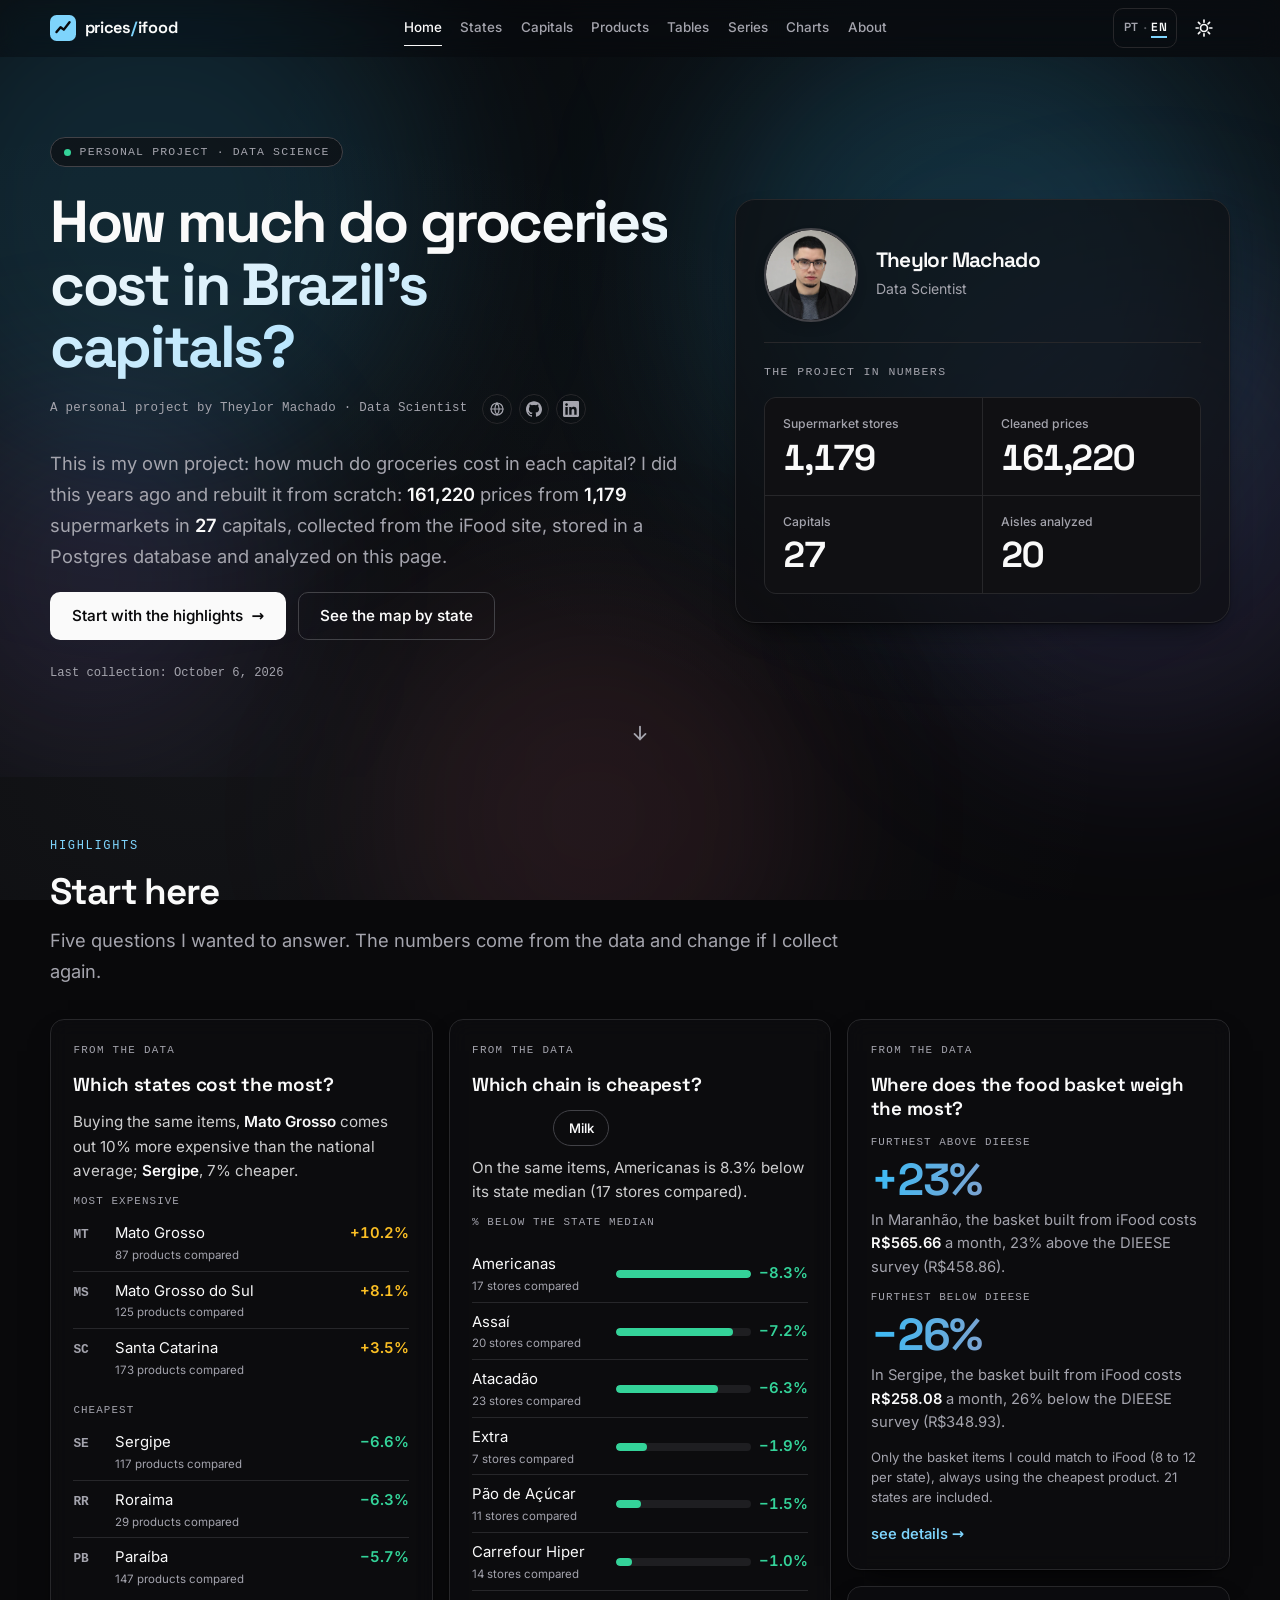
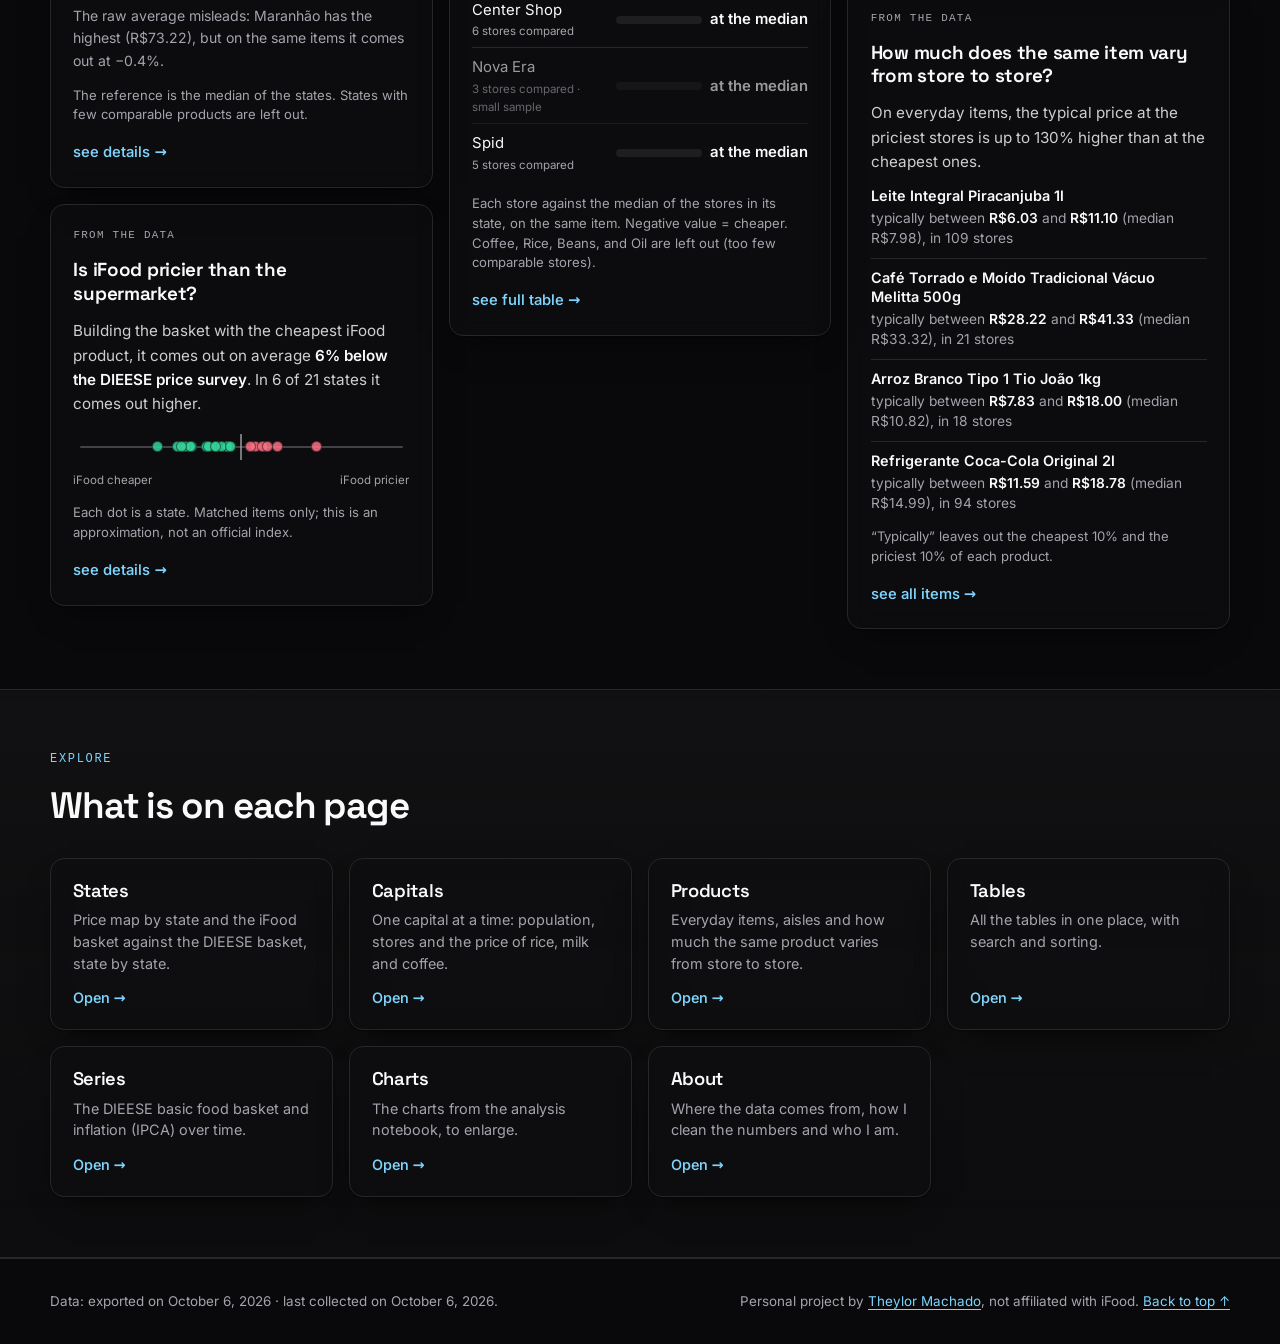
==== commit d734e583: "feat: add Portuguese and English translation" ====
--- a/index.html
+++ b/index.html
@@ -3,8 +3,8 @@
 <head>
   <meta charset="utf-8">
   <meta name="viewport" content="width=device-width, initial-scale=1">
-  <title>Preços de supermercado no iFood · projeto pessoal de Theylor Machado</title>
-  <meta name="description" content="Projeto pessoal de ciência de dados de Theylor Machado: preços de supermercados do iFood coletados nas capitais brasileiras, com mapa por UF, cesta básica, produtos, variação de preço e séries do DIEESE e do IPCA.">
+  <title data-i18n="index.title">Preços de supermercado no iFood · projeto pessoal de Theylor Machado</title>
+  <meta name="description" content="Projeto pessoal de ciência de dados de Theylor Machado: preços de supermercados do iFood coletados nas capitais brasileiras, com mapa por UF, cesta básica, produtos, variação de preço e séries do DIEESE e do IPCA." data-i18n-attr="content:index.meta">
   <meta name="color-scheme" content="dark light">
   <link rel="icon" href="data:image/svg+xml,%3Csvg xmlns='http://www.w3.org/2000/svg' viewBox='0 0 32 32'%3E%3Crect width='32' height='32' rx='8' fill='%23fafafa'/%3E%3Cpath d='M8 21l5-6 4 3 7-9' fill='none' stroke='%230a0a0c' stroke-width='3' stroke-linecap='round' stroke-linejoin='round'/%3E%3C/svg%3E">
   <script>
@@ -18,12 +18,13 @@
       r.classList.add('js');
     })();
   </script>
+  <script src="js/i18n.js"></script>
   <link rel="preload" href="fonts/space-grotesk-latin-wght-normal.woff2" as="font" type="font/woff2" crossorigin>
   <link rel="preload" href="fonts/inter-latin-wght-normal.woff2" as="font" type="font/woff2" crossorigin>
   <link rel="stylesheet" href="css/style.css">
 </head>
 <body data-page="inicio">
-  <a class="skip" href="#conteudo">Ir para o conteúdo</a>
+  <a class="skip" href="#conteudo" data-i18n="ui.skip">Ir para o conteúdo</a>
 
   <svg width="0" height="0" style="position:absolute" aria-hidden="true" focusable="false">
     <symbol id="i-globe" viewBox="0 0 24 24"><g fill="none" stroke="currentColor" stroke-width="1.8" stroke-linecap="round" stroke-linejoin="round"><circle cx="12" cy="12" r="9"/><path d="M3 12h18M12 3a14 14 0 0 1 0 18M12 3a14 14 0 0 0 0 18"/></g></symbol>
@@ -35,35 +36,38 @@
 
   <header class="topbar" id="topo">
     <div class="topbar-row container">
-      <a class="brand" href="index.html" aria-label="Preços no iFood, página inicial">
+      <a class="brand" href="index.html" aria-label="Preços no iFood, página inicial" data-i18n-attr="aria-label:ui.brand.aria">
         <span class="brand-mark" aria-hidden="true">
           <svg viewBox="0 0 32 32" width="26" height="26"><rect width="32" height="32" rx="8" fill="currentColor"/><path d="M8 21l5-6 4 3 7-9" fill="none" stroke="hsl(var(--background))" stroke-width="3" stroke-linecap="round" stroke-linejoin="round"/></svg>
         </span>
-        <span class="brand-text" aria-hidden="true">preços<span class="brand-dot">/</span>ifood</span>
+        <span class="brand-text" aria-hidden="true" data-i18n-html="ui.brand.text">preços<span class="brand-dot">/</span>ifood</span>
       </a>
-      <nav class="nav" id="nav" aria-label="Páginas do site">
+      <nav class="nav" id="nav" aria-label="Páginas do site" data-i18n-attr="aria-label:ui.nav.aria">
         <ul>
-          <li><a class="nav-link" href="index.html" aria-current="page">Início</a></li>
-          <li><a class="nav-link" href="estados.html">Estados</a></li>
-          <li><a class="nav-link" href="capitais.html">Capitais</a></li>
-          <li><a class="nav-link" href="produtos.html">Produtos</a></li>
-          <li><a class="nav-link" href="tabelas.html">Tabelas</a></li>
-          <li><a class="nav-link" href="series.html">Séries</a></li>
-          <li><a class="nav-link" href="graficos.html">Gráficos</a></li>
-          <li><a class="nav-link" href="sobre.html">Sobre</a></li>
+          <li><a class="nav-link" href="index.html" aria-current="page" data-i18n="nav.home">Início</a></li>
+          <li><a class="nav-link" href="estados.html" data-i18n="nav.states">Estados</a></li>
+          <li><a class="nav-link" href="capitais.html" data-i18n="nav.capitals">Capitais</a></li>
+          <li><a class="nav-link" href="produtos.html" data-i18n="nav.products">Produtos</a></li>
+          <li><a class="nav-link" href="tabelas.html" data-i18n="nav.tables">Tabelas</a></li>
+          <li><a class="nav-link" href="series.html" data-i18n="nav.series">Séries</a></li>
+          <li><a class="nav-link" href="graficos.html" data-i18n="nav.charts">Gráficos</a></li>
+          <li><a class="nav-link" href="sobre.html" data-i18n="nav.about">Sobre</a></li>
         </ul>
       </nav>
       <div class="bar-actions">
-        <button class="icon-btn" id="theme-toggle" type="button" aria-label="Alternar tema claro e escuro" aria-pressed="true" title="Alternar tema">
+                <button class="lang-btn" id="lang-toggle" type="button" aria-pressed="false" aria-label="PT · EN, versão em inglês" title="PT · EN, versão em inglês" data-i18n-attr="aria-label:lang.aria,title:lang.aria">
+          <span class="lang-opt" data-lang="pt">PT</span><span class="lang-sep" aria-hidden="true">·</span><span class="lang-opt" data-lang="en">EN</span>
+        </button>
+        <button class="icon-btn" id="theme-toggle" type="button" aria-label="Alternar tema claro e escuro" aria-pressed="true" title="Alternar tema" data-i18n-attr="aria-label:ui.theme.aria,title:ui.theme.title">
           <svg class="icon-sun" viewBox="0 0 24 24" width="20" height="20" aria-hidden="true"><circle cx="12" cy="12" r="4.2" fill="none" stroke="currentColor" stroke-width="2"/><path d="M12 2.5v2.6M12 18.9v2.6M2.5 12h2.6M18.9 12h2.6M5.3 5.3l1.8 1.8M16.9 16.9l1.8 1.8M5.3 18.7l1.8-1.8M16.9 7.1l1.8-1.8" stroke="currentColor" stroke-width="2" stroke-linecap="round"/></svg>
           <svg class="icon-moon" viewBox="0 0 24 24" width="20" height="20" aria-hidden="true"><path d="M20.5 14.2A8.5 8.5 0 0 1 9.8 3.5a8.5 8.5 0 1 0 10.7 10.7z" fill="none" stroke="currentColor" stroke-width="2" stroke-linejoin="round"/></svg>
         </button>
         <div class="menu-root" id="menu-root">
-          <button class="icon-btn menu-btn" id="menu-btn" type="button" aria-label="Abrir menu de páginas" aria-expanded="false" aria-controls="menu-panel">
+          <button class="icon-btn menu-btn" id="menu-btn" type="button" aria-label="Abrir menu de páginas" aria-expanded="false" data-i18n-attr="aria-label:ui.menu.open" aria-controls="menu-panel">
             <svg class="icon-open" viewBox="0 0 24 24" width="20" height="20" aria-hidden="true"><path d="M4 7h16M4 12h16M4 17h16" stroke="currentColor" stroke-width="2" stroke-linecap="round"/></svg>
             <svg class="icon-close" viewBox="0 0 24 24" width="20" height="20" aria-hidden="true"><path d="M6 6l12 12M18 6L6 18" stroke="currentColor" stroke-width="2" stroke-linecap="round"/></svg>
           </button>
-          <nav class="menu-panel" id="menu-panel" aria-label="Páginas do site (menu)" hidden></nav>
+          <nav class="menu-panel" id="menu-panel" aria-label="Páginas do site (menu)" data-i18n-attr="aria-label:ui.menu.aria" hidden></nav>
         </div>
       </div>
     </div>
@@ -75,24 +79,24 @@
       <div class="hero-bg" aria-hidden="true"><span class="hero-orb a"></span><span class="hero-orb b"></span></div>
       <div class="container hero-grid">
         <div class="hero-copy">
-          <p class="pill enter" style="--enter-delay:0ms"><i aria-hidden="true"></i> Projeto pessoal · ciência de dados</p>
-          <h1 id="hero-titulo" class="enter" style="--enter-delay:80ms"><em class="hero-name">Quanto custa o mercado nas capitais do Brasil?</em></h1>
+          <p class="pill enter" style="--enter-delay:0ms" data-i18n-html="index.hero.pill"><i aria-hidden="true"></i> Projeto pessoal · ciência de dados</p>
+          <h1 id="hero-titulo" class="enter" style="--enter-delay:80ms"><em class="hero-name" data-i18n="index.hero.title">Quanto custa o mercado nas capitais do Brasil?</em></h1>
           <div class="hero-byline enter" style="--enter-delay:120ms">
-            <p>Projeto pessoal de Theylor Machado · Cientista de Dados</p>
-            <ul class="social" aria-label="Links de Theylor Machado">
-              <li><a href="https://theylor.vercel.app" target="_blank" rel="noopener" aria-label="Portfólio de Theylor Machado" title="Portfólio"><svg viewBox="0 0 24 24" width="16" height="16" aria-hidden="true"><use href="#i-globe"/></svg></a></li>
-              <li><a href="https://github.com/theylor999" target="_blank" rel="noopener" aria-label="GitHub de Theylor Machado" title="GitHub"><svg viewBox="0 0 24 24" width="16" height="16" aria-hidden="true"><use href="#i-github"/></svg></a></li>
-              <li><a href="https://www.linkedin.com/in/theylor921" target="_blank" rel="noopener" aria-label="LinkedIn de Theylor Machado" title="LinkedIn"><svg viewBox="0 0 24 24" width="16" height="16" aria-hidden="true"><use href="#i-linkedin"/></svg></a></li>
+            <p data-i18n="index.hero.byline">Projeto pessoal de Theylor Machado · Cientista de Dados</p>
+            <ul class="social" aria-label="Links de Theylor Machado" data-i18n-attr="aria-label:index.hero.socialLabel">
+              <li><a href="https://theylor.vercel.app" target="_blank" rel="noopener" aria-label="Portfólio de Theylor Machado" title="Portfólio" data-i18n-attr="aria-label:index.hero.portfolioLabel,title:index.hero.portfolioTitle"><svg viewBox="0 0 24 24" width="16" height="16" aria-hidden="true"><use href="#i-globe"/></svg></a></li>
+              <li><a href="https://github.com/theylor999" target="_blank" rel="noopener" aria-label="GitHub de Theylor Machado" title="GitHub" data-i18n-attr="aria-label:index.hero.githubLabel"><svg viewBox="0 0 24 24" width="16" height="16" aria-hidden="true"><use href="#i-github"/></svg></a></li>
+              <li><a href="https://www.linkedin.com/in/theylor921" target="_blank" rel="noopener" aria-label="LinkedIn de Theylor Machado" title="LinkedIn" data-i18n-attr="aria-label:index.hero.linkedinLabel"><svg viewBox="0 0 24 24" width="16" height="16" aria-hidden="true"><use href="#i-linkedin"/></svg></a></li>
             </ul>
           </div>
-          <p class="lede enter" style="--enter-delay:160ms" id="hero-pitch">
+          <p class="lede enter" style="--enter-delay:160ms" id="hero-pitch" data-i18n-html="index.hero.pitch">
             Este é um projeto meu: quanto custa o mercado em cada capital? Eu já tinha feito isso há anos e refiz do zero:
             <strong data-kpi-text="total_produtos">…</strong> preços de <strong data-kpi-text="total_lojas">…</strong> mercados
             nas <strong data-kpi-text="capitais">…</strong> capitais, coletados do site do iFood, guardados num Postgres e analisados nesta página.
           </p>
           <div class="hero-cta enter" style="--enter-delay:260ms">
-            <a class="btn btn-primary" href="#destaques">Comece pelos destaques <span aria-hidden="true">→</span></a>
-            <a class="btn btn-ghost" href="estados.html">Ver o mapa por UF</a>
+            <a class="btn btn-primary" href="#destaques" data-i18n-html="index.hero.ctaPrimary">Comece pelos destaques <span aria-hidden="true">→</span></a>
+            <a class="btn btn-ghost" href="estados.html" data-i18n="index.hero.ctaMap">Ver o mapa por UF</a>
           </div>
           <p class="hero-meta enter" style="--enter-delay:320ms" id="hero-meta" aria-live="polite"></p>
         </div>
@@ -100,23 +104,23 @@
           <div class="tilt-card" id="tilt-card">
             <span class="glow" aria-hidden="true"></span>
             <div class="profile">
-              <span class="photo-ring"><img src="img/theylor.webp" width="88" height="88" alt="Foto de Theylor Machado" decoding="async"></span>
+              <span class="photo-ring"><img src="img/theylor.webp" width="88" height="88" alt="Foto de Theylor Machado" decoding="async" data-i18n-attr="alt:index.hero.photoAlt"></span>
               <div class="profile-txt">
                 <p class="profile-name">Theylor Machado</p>
-                <p class="profile-role">Cientista de Dados</p>
+                <p class="profile-role" data-i18n="index.hero.role">Cientista de Dados</p>
               </div>
             </div>
-            <p class="tilt-title"><span>O projeto em números</span></p>
-            <dl class="kpis" id="kpis" aria-label="Números do projeto">
-              <div class="kpi"><dt>Lojas de supermercado</dt><dd><span class="num" data-kpi="total_lojas" data-fmt="int">–</span></dd></div>
-              <div class="kpi"><dt>Preços limpos</dt><dd><span class="num" data-kpi="total_produtos" data-fmt="int">–</span></dd></div>
-              <div class="kpi"><dt>Capitais</dt><dd><span class="num" data-kpi="capitais" data-fmt="int">–</span></dd></div>
-              <div class="kpi"><dt>Corredores analisados</dt><dd><span class="num" data-kpi="corredores" data-fmt="int">–</span></dd></div>
+            <p class="tilt-title"><span data-i18n="index.kpi.heading">O projeto em números</span></p>
+            <dl class="kpis" id="kpis" aria-label="Números do projeto" data-i18n-attr="aria-label:index.kpi.label">
+              <div class="kpi"><dt data-i18n="index.kpi.stores">Lojas de supermercado</dt><dd><span class="num" data-kpi="total_lojas" data-fmt="int">–</span></dd></div>
+              <div class="kpi"><dt data-i18n="index.kpi.prices">Preços limpos</dt><dd><span class="num" data-kpi="total_produtos" data-fmt="int">–</span></dd></div>
+              <div class="kpi"><dt data-i18n="index.kpi.capitals">Capitais</dt><dd><span class="num" data-kpi="capitais" data-fmt="int">–</span></dd></div>
+              <div class="kpi"><dt data-i18n="index.kpi.aisles">Corredores analisados</dt><dd><span class="num" data-kpi="corredores" data-fmt="int">–</span></dd></div>
             </dl>
           </div>
         </div>
       </div>
-      <a class="scroll-cue-link" href="#destaques" aria-label="Rolar para os destaques">
+      <a class="scroll-cue-link" href="#destaques" aria-label="Rolar para os destaques" data-i18n-attr="aria-label:index.hero.scrollCue">
         <svg class="scroll-cue" viewBox="0 0 24 24" width="22" height="22" aria-hidden="true"><path d="M12 5v14M6 13l6 6 6-6" fill="none" stroke="currentColor" stroke-width="2" stroke-linecap="round" stroke-linejoin="round"/></svg>
       </a>
     </section>
@@ -124,9 +128,9 @@
     <section class="section" id="destaques" aria-labelledby="destaques-titulo">
       <div class="container">
         <header class="section-head reveal">
-          <p class="eyebrow">Destaques</p>
-          <h2 id="destaques-titulo">Comece por aqui</h2>
-          <p class="lede">Cinco perguntas que eu quis responder. Os números saem dos dados e mudam se eu coletar de novo.</p>
+          <p class="eyebrow" data-i18n="index.highlights.eyebrow">Destaques</p>
+          <h2 id="destaques-titulo" data-i18n="index.highlights.heading">Comece por aqui</h2>
+          <p class="lede" data-i18n="index.highlights.lede">Cinco perguntas que eu quis responder. Os números saem dos dados e mudam se eu coletar de novo.</p>
         </header>
         <div class="hl-grid" id="hl-grid"></div>
       </div>
@@ -135,17 +139,17 @@
     <section class="section alt" id="explorar" aria-labelledby="explorar-titulo">
       <div class="container">
         <header class="section-head reveal">
-          <p class="eyebrow">Explore</p>
-          <h2 id="explorar-titulo">O que tem em cada página</h2>
+          <p class="eyebrow" data-i18n="index.explore.eyebrow">Explore</p>
+          <h2 id="explorar-titulo" data-i18n="index.explore.heading">O que tem em cada página</h2>
         </header>
         <ul class="explore">
-          <li><a class="card explore-card spotlight reveal" href="estados.html"><h3>Estados</h3><p>Mapa de preços por UF e a cesta do iFood contra a do DIEESE, estado a estado.</p><span class="go">Abrir <span aria-hidden="true">→</span></span></a></li>
-          <li><a class="card explore-card spotlight reveal" href="capitais.html"><h3>Capitais</h3><p>Uma capital por vez: população, lojas e preço de arroz, leite e café.</p><span class="go">Abrir <span aria-hidden="true">→</span></span></a></li>
-          <li><a class="card explore-card spotlight reveal" href="produtos.html"><h3>Produtos</h3><p>Itens do dia a dia, corredores e quanto o mesmo produto varia de loja para loja.</p><span class="go">Abrir <span aria-hidden="true">→</span></span></a></li>
-          <li><a class="card explore-card spotlight reveal" href="tabelas.html"><h3>Tabelas</h3><p>Todas as tabelas num lugar só, com busca e ordenação.</p><span class="go">Abrir <span aria-hidden="true">→</span></span></a></li>
-          <li><a class="card explore-card spotlight reveal" href="series.html"><h3>Séries</h3><p>Cesta básica do DIEESE e inflação (IPCA) ao longo do tempo.</p><span class="go">Abrir <span aria-hidden="true">→</span></span></a></li>
-          <li><a class="card explore-card spotlight reveal" href="graficos.html"><h3>Gráficos</h3><p>Os gráficos do notebook de análise, para ampliar.</p><span class="go">Abrir <span aria-hidden="true">→</span></span></a></li>
-          <li><a class="card explore-card spotlight reveal" href="sobre.html"><h3>Sobre</h3><p>De onde vêm os dados, como limpo os números e quem sou.</p><span class="go">Abrir <span aria-hidden="true">→</span></span></a></li>
+          <li><a class="card explore-card spotlight reveal" href="estados.html"><h3 data-i18n="index.explore.statesTitle">Estados</h3><p data-i18n="index.explore.statesText">Mapa de preços por UF e a cesta do iFood contra a do DIEESE, estado a estado.</p><span class="go" data-i18n-html="index.explore.open">Abrir <span aria-hidden="true">→</span></span></a></li>
+          <li><a class="card explore-card spotlight reveal" href="capitais.html"><h3 data-i18n="index.explore.capitalsTitle">Capitais</h3><p data-i18n="index.explore.capitalsText">Uma capital por vez: população, lojas e preço de arroz, leite e café.</p><span class="go" data-i18n-html="index.explore.open">Abrir <span aria-hidden="true">→</span></span></a></li>
+          <li><a class="card explore-card spotlight reveal" href="produtos.html"><h3 data-i18n="index.explore.productsTitle">Produtos</h3><p data-i18n="index.explore.productsText">Itens do dia a dia, corredores e quanto o mesmo produto varia de loja para loja.</p><span class="go" data-i18n-html="index.explore.open">Abrir <span aria-hidden="true">→</span></span></a></li>
+          <li><a class="card explore-card spotlight reveal" href="tabelas.html"><h3 data-i18n="index.explore.tablesTitle">Tabelas</h3><p data-i18n="index.explore.tablesText">Todas as tabelas num lugar só, com busca e ordenação.</p><span class="go" data-i18n-html="index.explore.open">Abrir <span aria-hidden="true">→</span></span></a></li>
+          <li><a class="card explore-card spotlight reveal" href="series.html"><h3 data-i18n="index.explore.seriesTitle">Séries</h3><p data-i18n="index.explore.seriesText">Cesta básica do DIEESE e inflação (IPCA) ao longo do tempo.</p><span class="go" data-i18n-html="index.explore.open">Abrir <span aria-hidden="true">→</span></span></a></li>
+          <li><a class="card explore-card spotlight reveal" href="graficos.html"><h3 data-i18n="index.explore.chartsTitle">Gráficos</h3><p data-i18n="index.explore.chartsText">Os gráficos do notebook de análise, para ampliar.</p><span class="go" data-i18n-html="index.explore.open">Abrir <span aria-hidden="true">→</span></span></a></li>
+          <li><a class="card explore-card spotlight reveal" href="sobre.html"><h3 data-i18n="index.explore.aboutTitle">Sobre</h3><p data-i18n="index.explore.aboutText">De onde vêm os dados, como limpo os números e quem sou.</p><span class="go" data-i18n-html="index.explore.open">Abrir <span aria-hidden="true">→</span></span></a></li>
         </ul>
       </div>
     </section>
@@ -153,12 +157,12 @@
 
   <footer class="footer">
     <div class="container footer-row">
-      <p id="foot-meta" class="muted">Carregando metadados…</p>
-      <p class="muted">Projeto pessoal de <a href="https://theylor.vercel.app" target="_blank" rel="noopener">Theylor Machado</a>, sem vínculo com o iFood. <a href="#topo">Voltar ao topo ↑</a></p>
+      <p id="foot-meta" class="muted" data-i18n="ui.footer.loading">Carregando metadados…</p>
+      <p class="muted" data-i18n-html="ui.footer.note">Projeto pessoal de <a href="https://theylor.vercel.app" target="_blank" rel="noopener">Theylor Machado</a>, sem vínculo com o iFood. <a href="#topo">Voltar ao topo ↑</a></p>
     </div>
   </footer>
 
-  <a class="to-top" id="to-top" href="#topo" aria-label="Voltar ao topo">
+  <a class="to-top" id="to-top" href="#topo" aria-label="Voltar ao topo" data-i18n-attr="aria-label:ui.totop">
     <svg viewBox="0 0 24 24" width="20" height="20" aria-hidden="true"><path d="M12 19V5M6 11l6-6 6 6" fill="none" stroke="currentColor" stroke-width="2" stroke-linecap="round" stroke-linejoin="round"/></svg>
   </a>
 
--- a/css/style.css
+++ b/css/style.css
@@ -205,6 +205,16 @@
 }
 .icon-btn:hover { background: var(--surface-2); border-color: var(--line); }
 .icon-btn svg { grid-area: 1 / 1; transition: opacity .3s, transform .4s var(--ease); }
+.lang-btn {
+  flex: none; height: 40px; padding: 0 .55rem; border-radius: 10px; border: 1px solid var(--line);
+  background: transparent; color: var(--muted); cursor: pointer; display: inline-flex; align-items: center; gap: .3rem;
+  font: 600 .74rem/1 var(--font-display); letter-spacing: .04em;
+  transition: background-color .2s, border-color .2s, color .2s;
+}
+.lang-btn:hover { background: var(--surface-2); border-color: var(--line-strong); color: var(--ink); }
+.lang-opt { padding: .18rem .02rem; border-bottom: 2px solid transparent; }
+.lang-sep { opacity: .5; }
+:root[lang="pt-BR"] .lang-opt[data-lang="pt"], :root[lang="en"] .lang-opt[data-lang="en"] { color: var(--ink); border-bottom-color: var(--accent); }
 :root[data-theme="light"] .icon-sun, :root:not([data-theme]) .icon-sun { opacity: 0; transform: rotate(-90deg) scale(.5); }
 :root[data-theme="dark"] .icon-moon { opacity: 0; transform: rotate(90deg) scale(.5); }
 .menu-btn .icon-close { opacity: 0; transform: rotate(-90deg) scale(.5); }
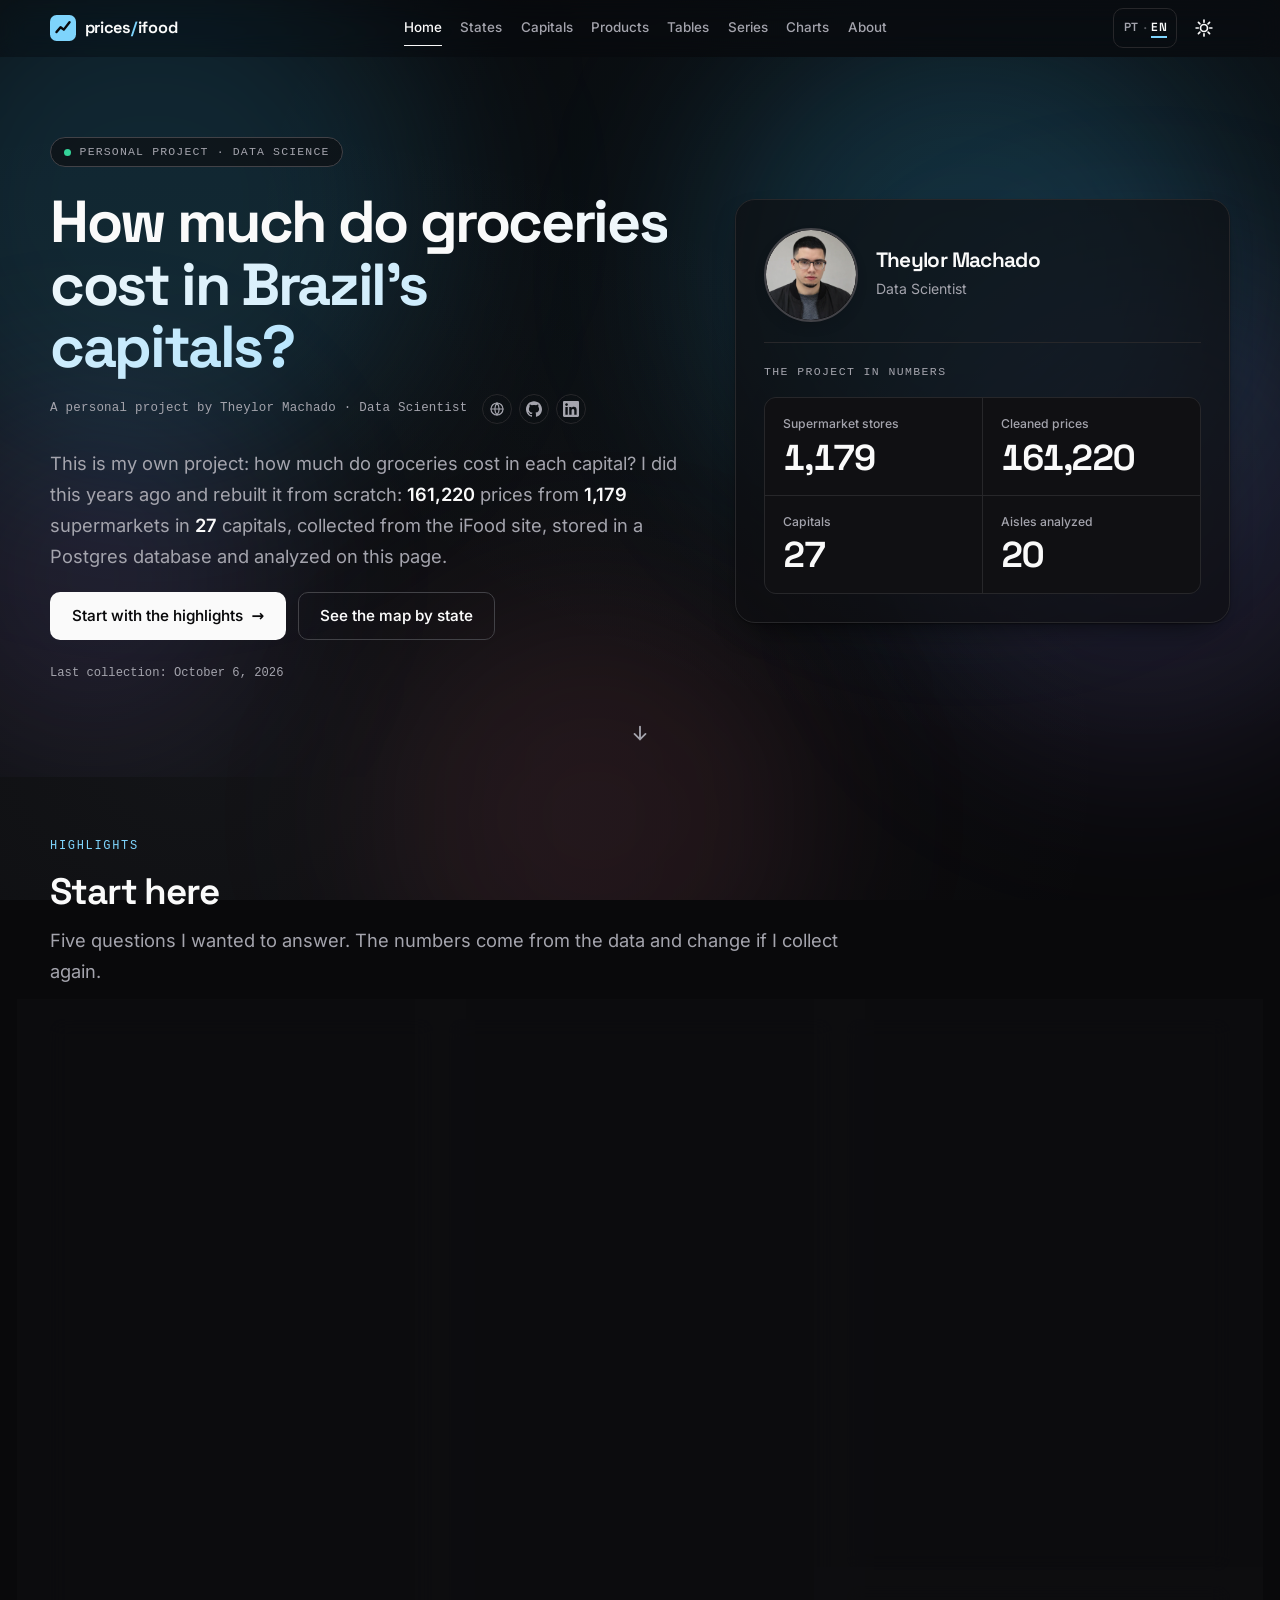
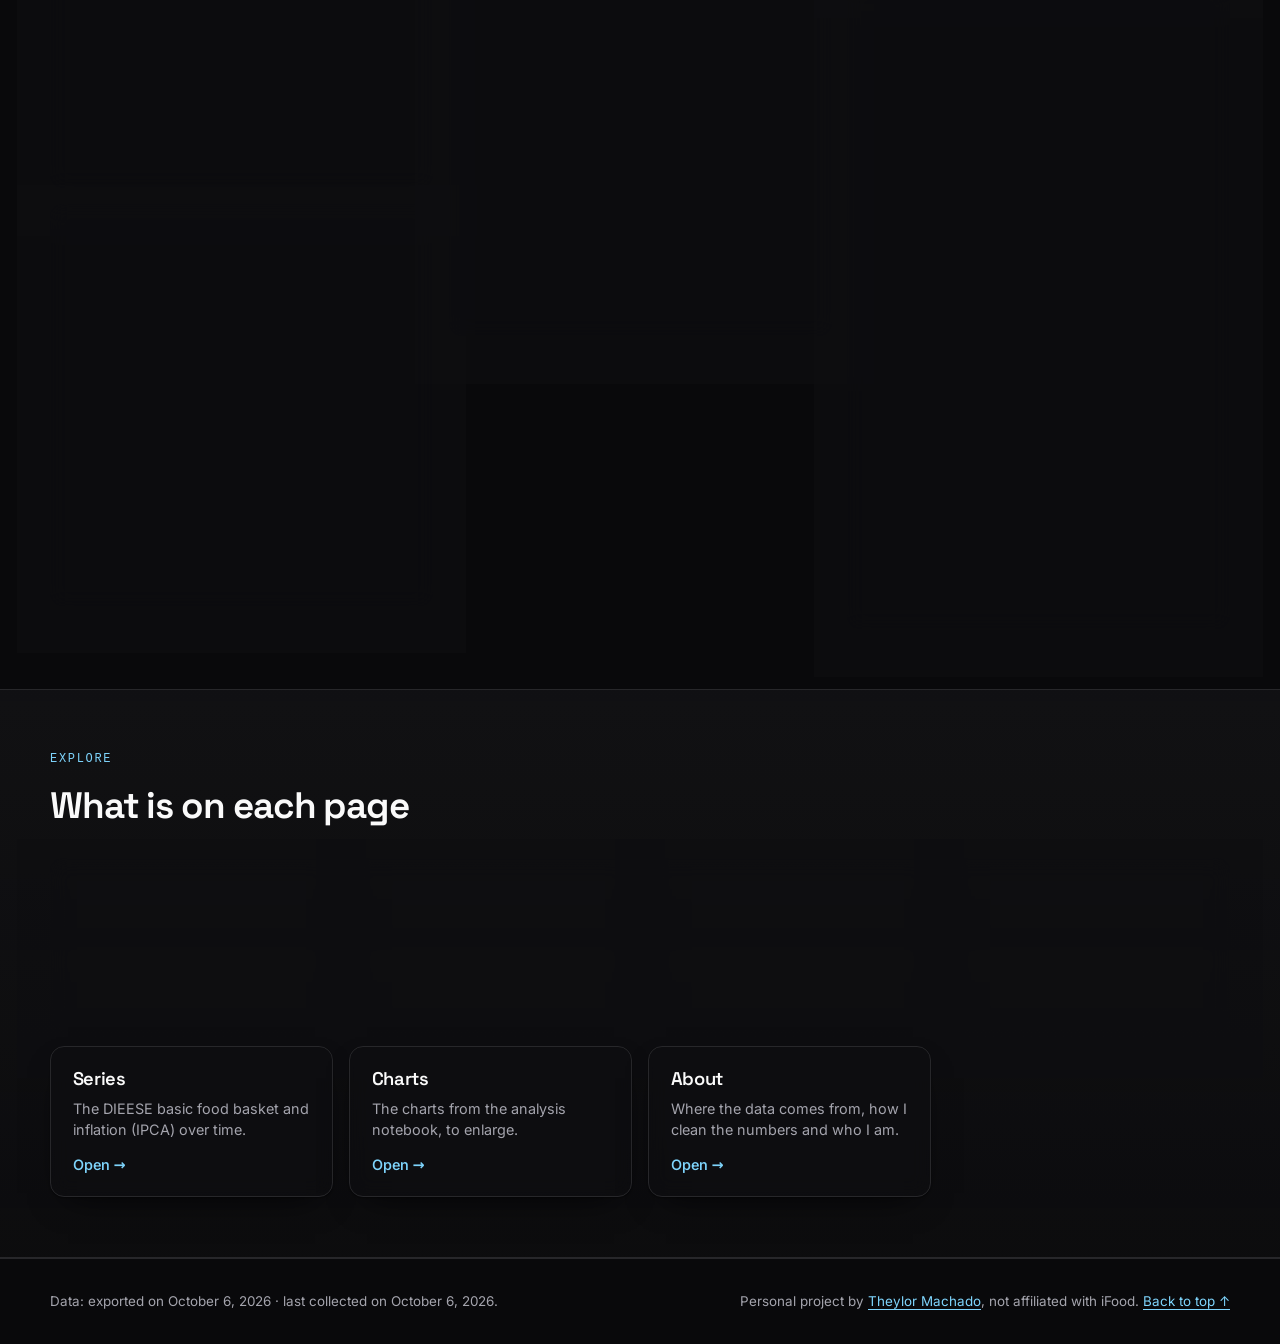
==== commit 34a4e742: "fix: apply language before first paint" ====
--- a/index.html
+++ b/index.html
@@ -16,6 +16,17 @@
       var r = document.documentElement;
       r.setAttribute('data-theme', t);
       r.classList.add('js');
+      var l = null, u = null;
+      try { u = new URLSearchParams(location.search).get('lang'); } catch (e) {}
+      u = u && u.toLowerCase().slice(0, 2);
+      if (u === 'pt' || u === 'en') l = u;
+      if (!l) { try { l = localStorage.getItem('ifood-precos:lang'); } catch (e) {} }
+      if (l !== 'pt' && l !== 'en') l = /^pt/i.test((navigator.languages && navigator.languages[0]) || navigator.language || '') ? 'pt' : 'en';
+      r.setAttribute('lang', l === 'pt' ? 'pt-BR' : 'en');
+      if (l !== 'pt') {
+        r.classList.add('i18n-pending');
+        setTimeout(function () { r.classList.remove('i18n-pending'); }, 1500);
+      }
     })();
   </script>
   <script src="js/i18n.js"></script>
--- a/css/style.css
+++ b/css/style.css
@@ -140,6 +140,7 @@
   -webkit-font-smoothing: antialiased;
   overflow-x: hidden;
 }
+html.i18n-pending body { visibility: hidden; }
 ::selection { background: var(--selection); color: var(--ink); }
 img, svg, canvas { max-width: 100%; }
 a { color: var(--accent); text-underline-offset: .2em; text-decoration-thickness: 1px; }
